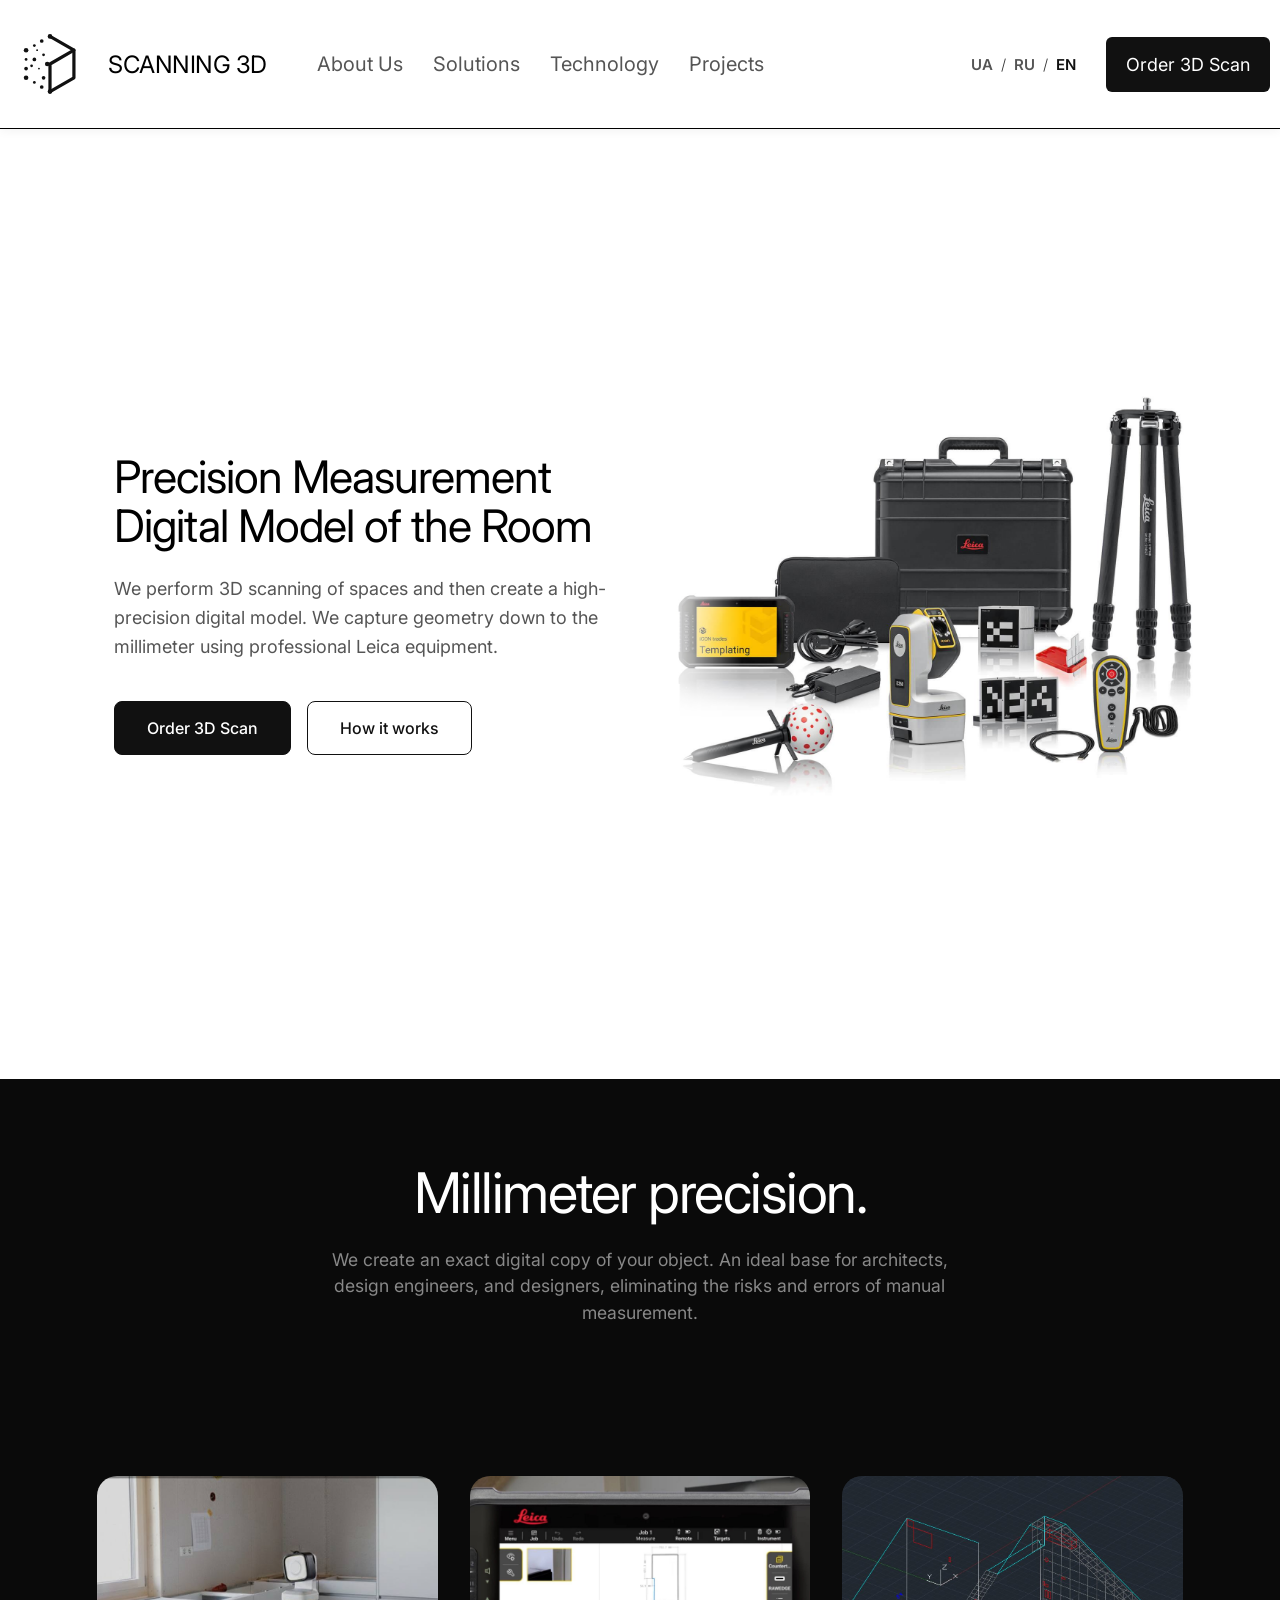
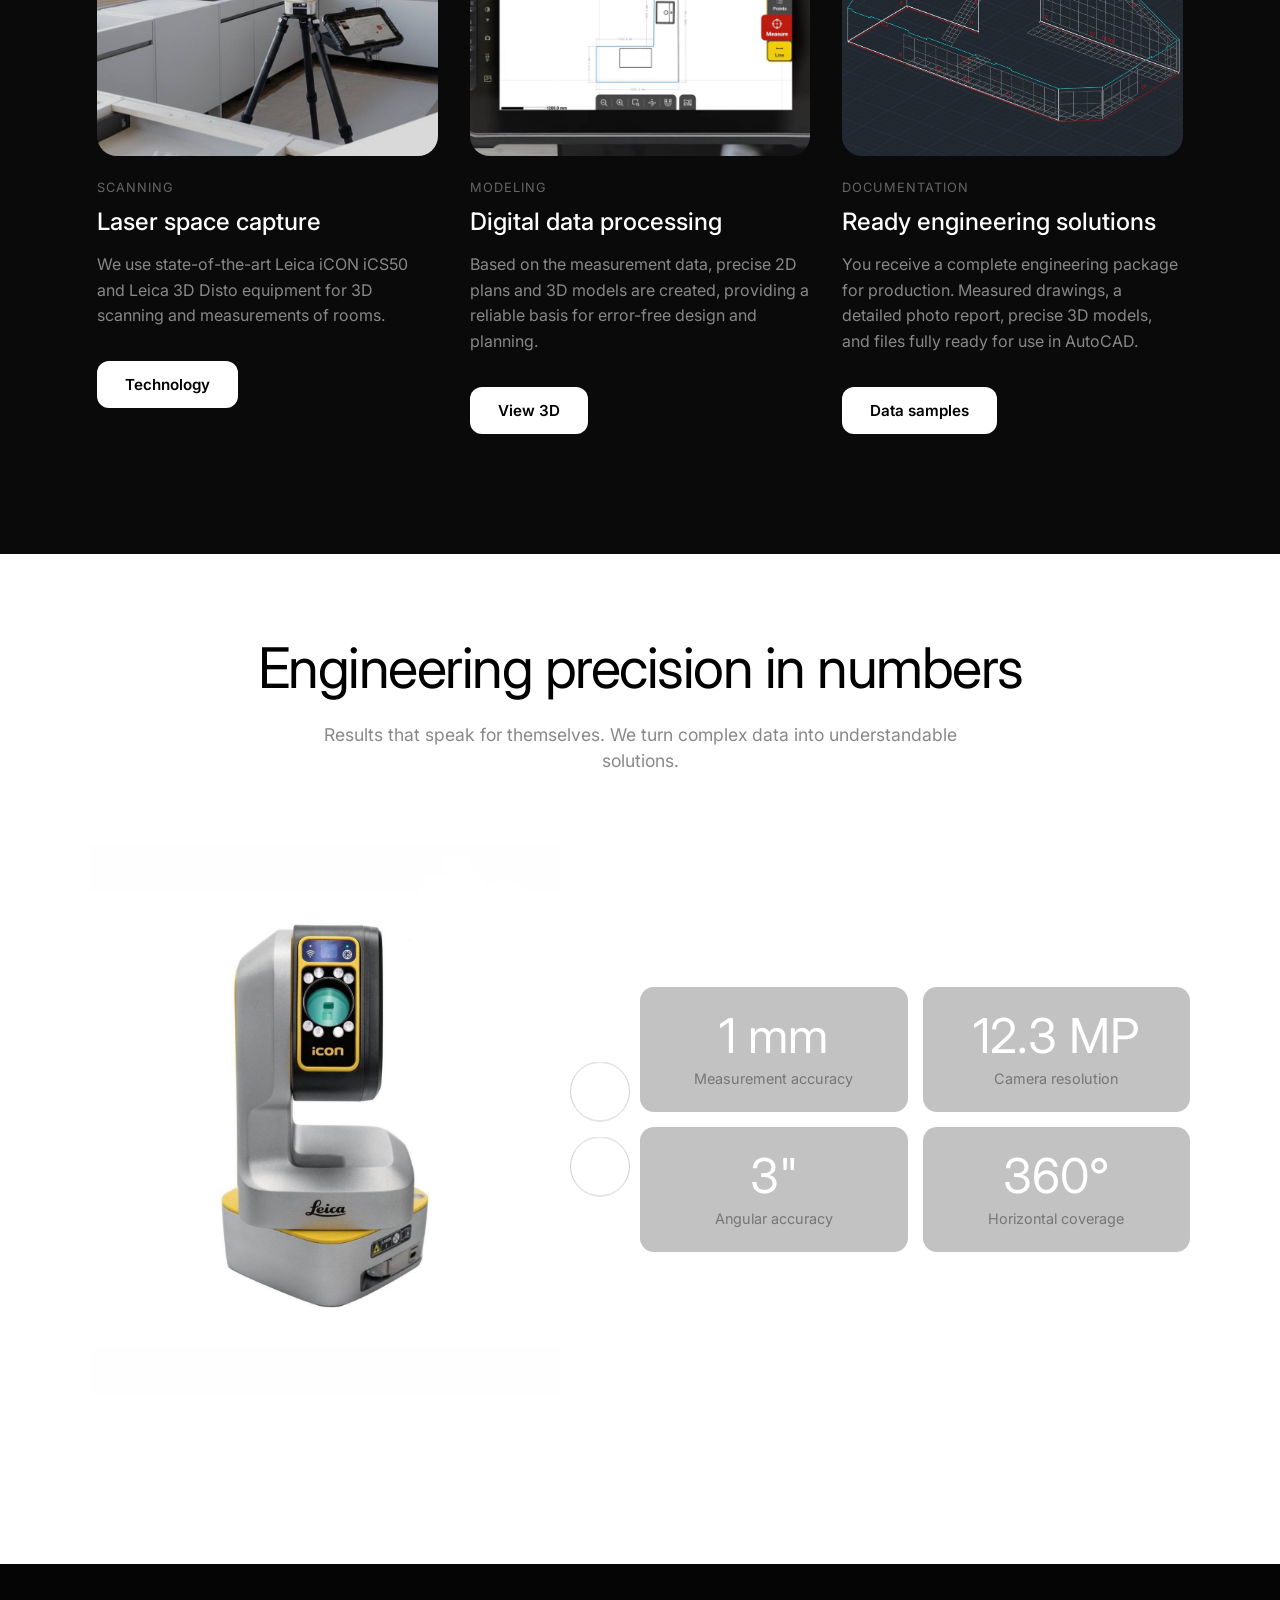
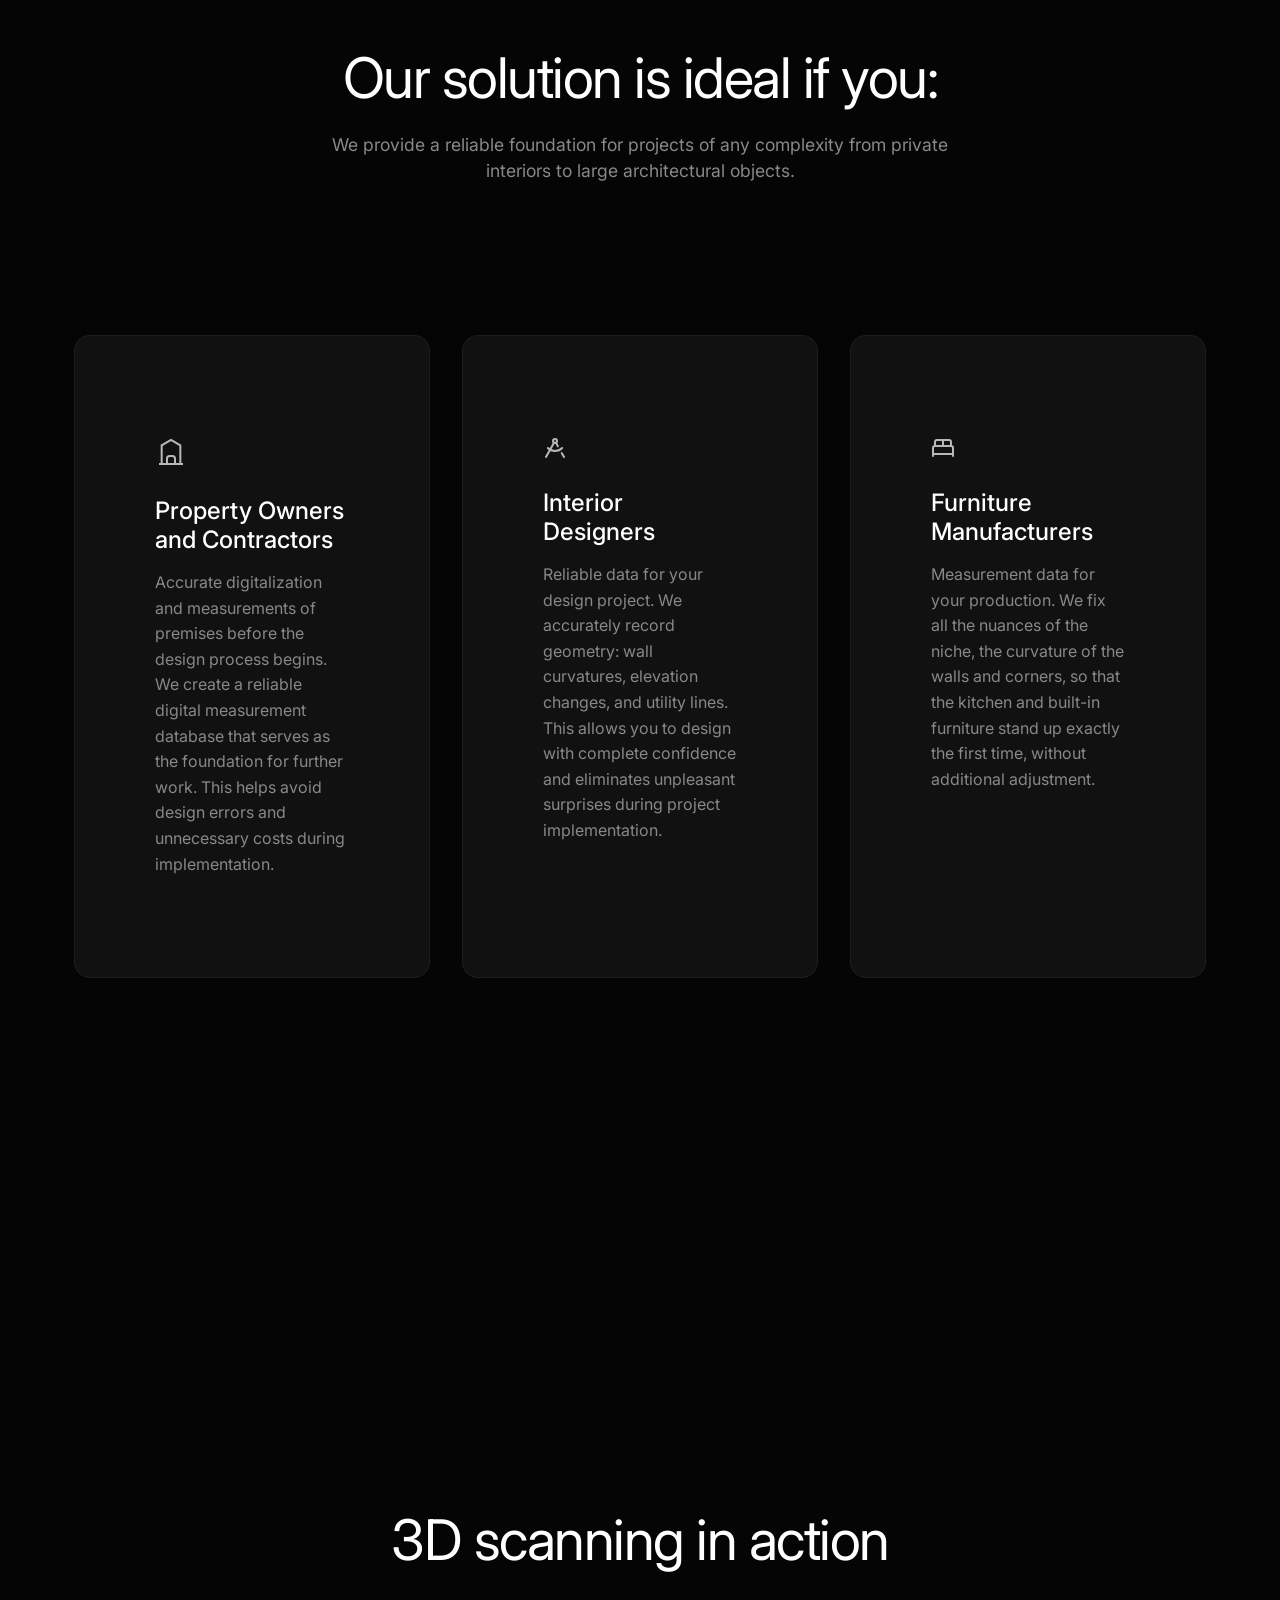
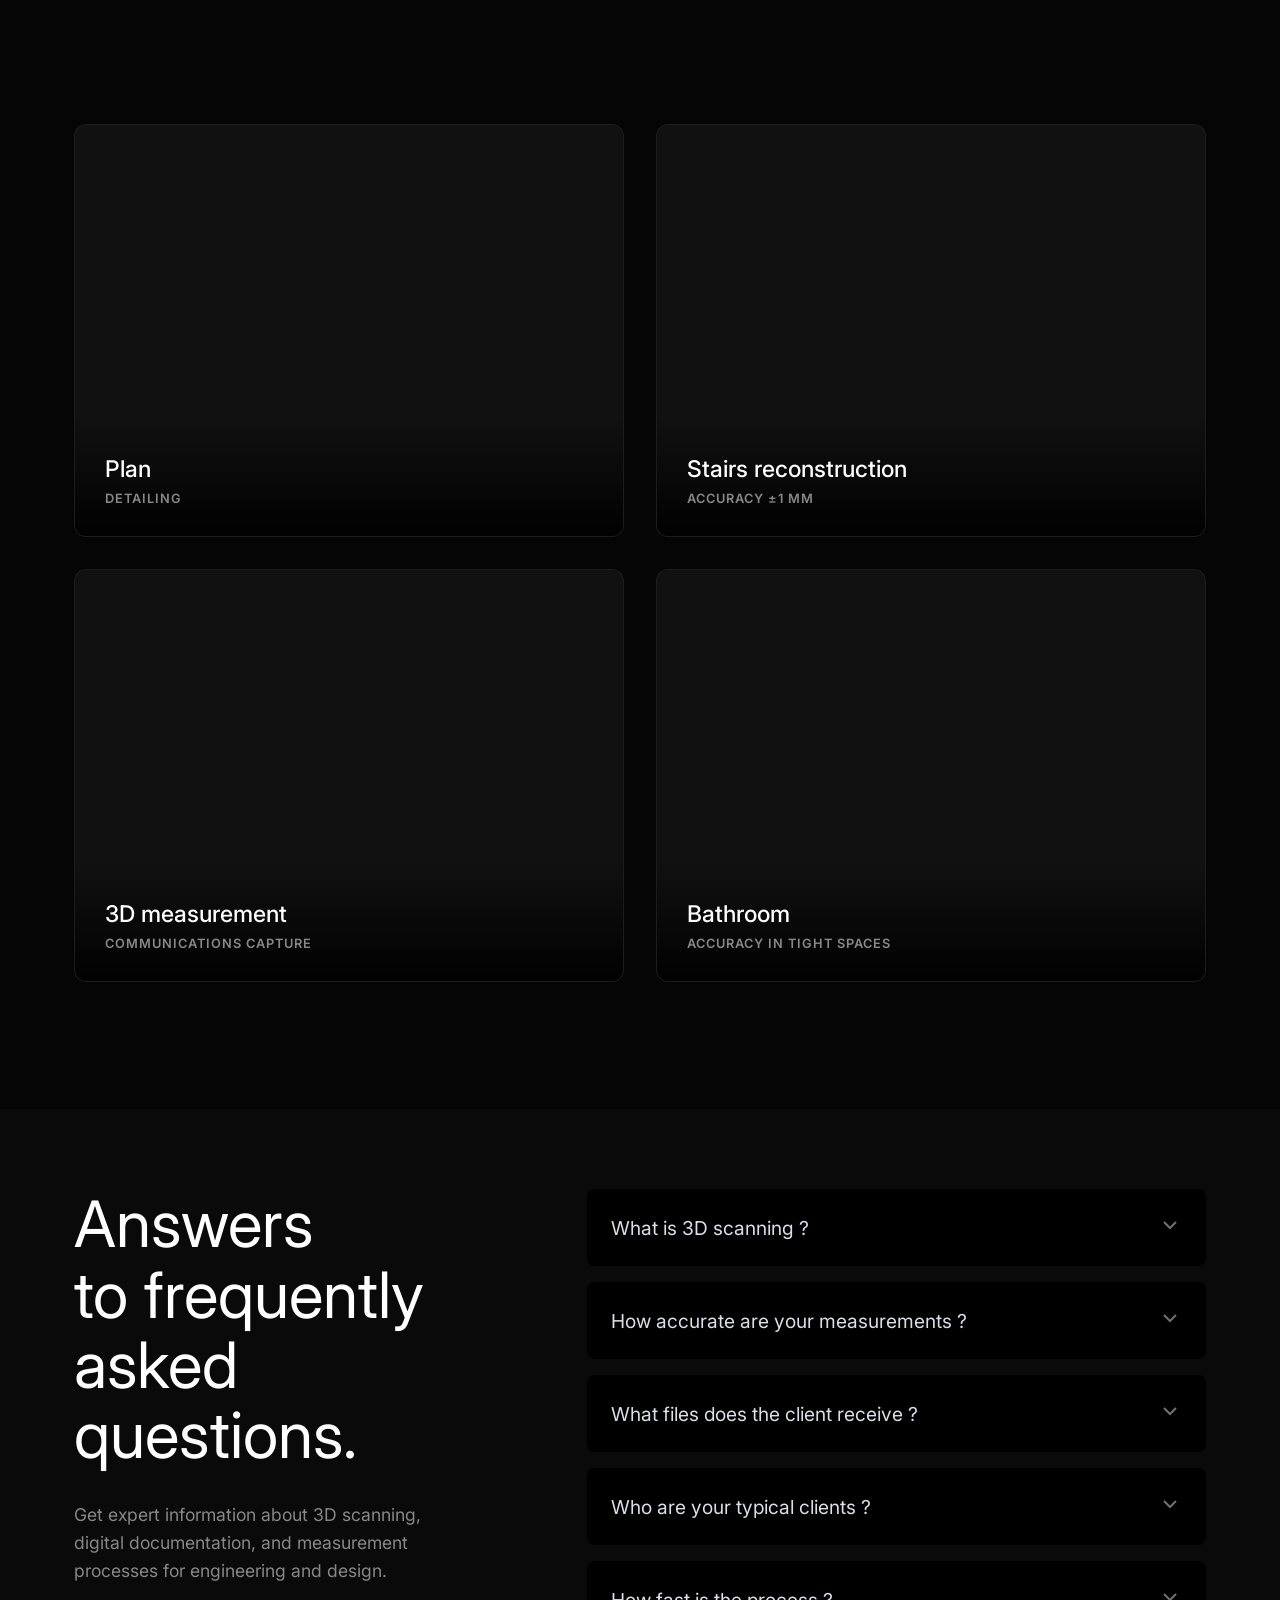
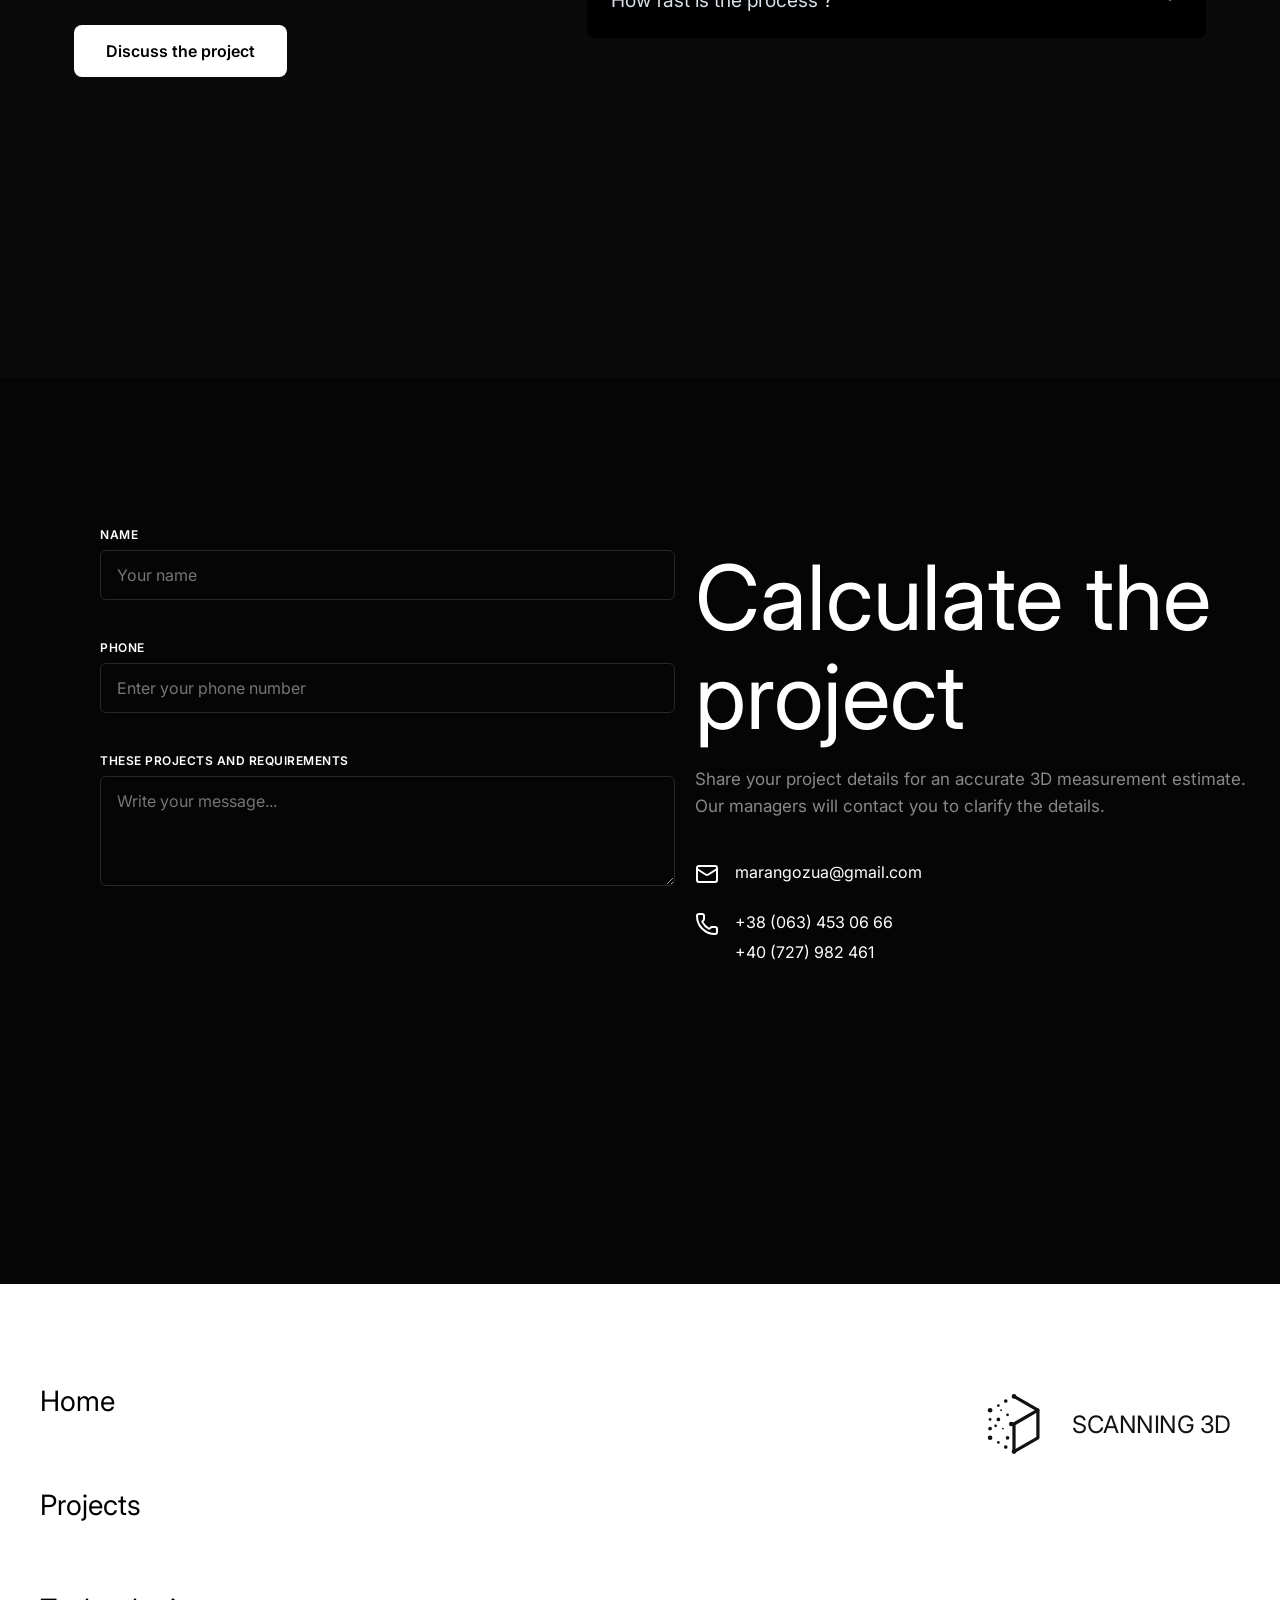
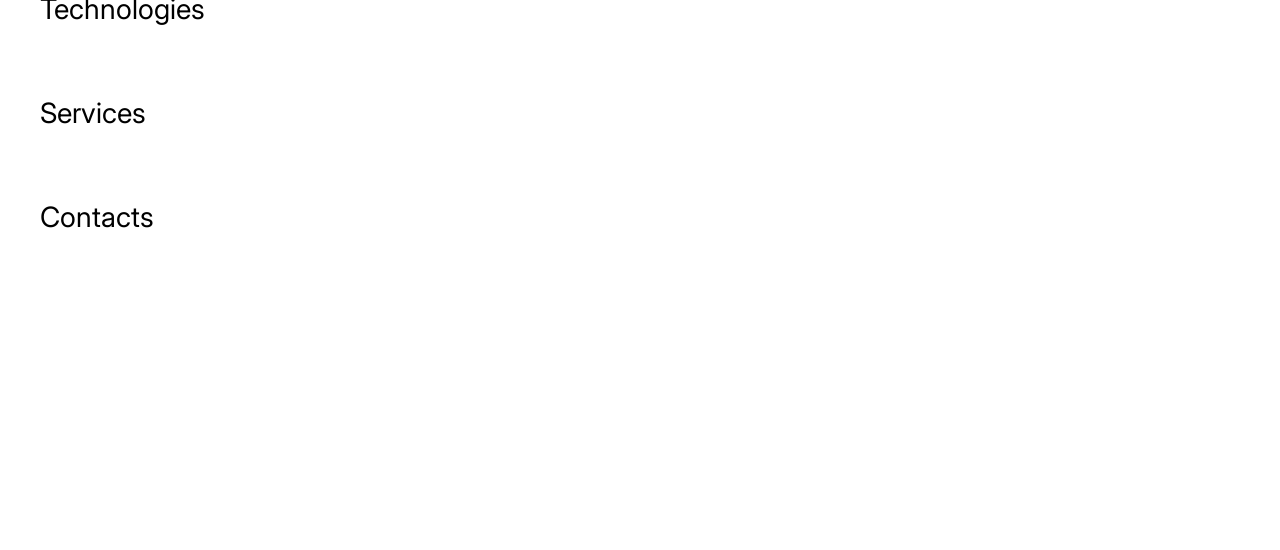
==== index-en.html @ caa5d5ff "First launch" ====
<!DOCTYPE html>
<html lang="en">
<head>
    <meta charset="UTF-8">
    <meta name="viewport" content="width=device-width, initial-scale=1.0">
    <title>Scanning 3D</title>
    
<meta name="description" content="High-precision 3D scanning. Millimeter accuracy with Leica equipment for architects, designers, and furniture makers.">
    <meta name="keywords" content="3D scanning, as-built drawings, Leica iCON, architecture, space measurement">

    <meta property="og:type" content="website">
    <meta property="og:url" content="https://scanning3d.net/"> 
    <meta property="og:title" content="SCANNING 3D | High-precision 3D scanning">
    <meta property="og:description" content="Precision measurements. Digital model of the room. We create an exact digital copy of your object for flawless planning and design.">
    <meta property="og:image" content="https://scanning3d.net/IMG/faviconsocial.jpg"> 
    
    <meta name="twitter:card" content="summary_large_image">
    <meta name="twitter:title" content="SCANNING 3D | High-precision 3D scanning">
    <meta name="twitter:description" content="Precision measurements. Digital model of the room. We create an exact digital copy of your object.">
    <meta name="twitter:image" content="https://scanning3d.net/IMG/faviconsocial.jpg">

    <link rel="icon" type="image/jpg" sizes="200x200" href="IMG/favicon.png">
    <link rel="apple-touch-icon" sizes="180x180" href="IMG/favicon.png">


    <link href="https://fonts.googleapis.com/css2?family=Inter:wght@300;400;500;600&display=swap" rel="stylesheet">
    <script src="https://kit.fontawesome.com/c53adf1cb9.js" crossorigin="anonymous"></script>
    <link rel="stylesheet" href="style.css">
</head>
<body>

    <header>
    <div class="container nav-wrapper">
        <a href="#" class="logo">
            <svg class="logo-img" viewBox="0 0 100 100" fill="none" xmlns="http://www.w3.org/2000/svg">
                <g transform="translate(50, 50) scale(1.15) translate(-50, -50)">
                    <path d="M50 20 L76 35 L76 65 L50 80" stroke="#111111" stroke-width="3.5" stroke-linecap="round" stroke-linejoin="round"/>
                    <path d="M50 80 L50 50 L76 35" stroke="#111111" stroke-width="3.5" stroke-linecap="round" stroke-linejoin="round"/>
                    <circle cx="50" cy="20" r="2.5" fill="#111111"/>
                    <circle cx="41" cy="25" r="2" fill="#111111"/>
                    <circle cx="33" cy="30" r="1.5" fill="#111111"/>
                    <circle cx="24" cy="35" r="2.5" fill="#111111"/>
                    <circle cx="24" cy="45" r="1.5" fill="#111111"/>
                    <circle cx="24" cy="55" r="2" fill="#111111"/>
                    <circle cx="24" cy="65" r="2.5" fill="#111111"/>
                    <circle cx="33" cy="70" r="1.5" fill="#111111"/>
                    <circle cx="41" cy="75" r="2" fill="#111111"/>
                    <circle cx="50" cy="80" r="2.5" fill="#111111"/>
                    <circle cx="43" cy="40" r="1.5" fill="#111111"/>
                    <circle cx="33" cy="45" r="2" fill="#111111"/>
                    <circle cx="38" cy="55" r="1" fill="#111111"/>
                    <circle cx="30" cy="52" r="1.5" fill="#111111"/>
                    <circle cx="43" cy="65" r="2" fill="#111111"/>
                    <circle cx="36" cy="35" r="1" fill="#111111"/>
                    <circle cx="47" cy="50" r="2.5" fill="#111111"/>
                </g>
            </svg>
            SCANNING 3D
        </a>

        <ul class="nav-links">
            <li><a href="#solutions">About Us</a></li>
            <li><a href="#technology">Solutions</a></li>
            <li><a href="#3d-disto">Technology</a></li>
            <li><a href="#projects">Projects</a></li>
        </ul>

        <div class="header-actions">
            
           <div class="lang-switcher">
    <a href="index.html" class="lang-btn">UA</a>
    <span class="lang-divider">/</span>
    <a href="index-ru.html" class="lang-btn">RU</a>
    <span class="lang-divider">/</span>
    <a href="index-en.html" class="lang-btn active">EN</a>
</div>

            <a href="#contact" class="btn-small">Order 3D Scan</a>

            <div class="burger" id="burger">
            <span></span>
            <span></span>
            <span></span>
          </div> 
       </div>
    </div>
</header>

    <section class="hero" id="hero">
        <div class="container hero-grid">
            
            <div class="hero-content">
                <h1>Precision Measurement
                <br>Digital Model of the Room
                </h1>
                <p>We perform 3D scanning of spaces and then create a high-precision digital model.
                We capture geometry down to the millimeter using professional Leica equipment.</p>
                
                <div class="btn-group">
                    <a href="#contact" class="btn btn-primary">Order 3D Scan</a>
                    <a href="#technology" class="btn btn-outline">How it works</a>
                </div>
            </div>

            <div class="hero-image-container">
                <img src="IMG/scan.jpg" alt="Modern interior" class="hero-image">
            </div>

        </div>
    </section>

    <section class="process-section" id="technology">
    <div class="container">
        <div class="section-header">
            <h2 class="title-main">Millimeter precision.</h2>
            <p class="subtitle-main">We create an exact digital copy of your object. An ideal base for architects, design engineers, and designers, eliminating the risks and errors of manual measurement.</p>
        </div>

        <div class="cards-grid">
    <div class="process-card">
        <div class="card-img-container">
            <img src="IMG/scan-thumb.jpg" alt="3D Scanning">
        </div>
        <div class="card-body">
            <span class="card-label">Scanning</span>
            <h3 class="card-title">Laser space capture</h3>
            <p class="card-description">We use state-of-the-art Leica iCON iCS50 and Leica 3D Disto equipment for 3D scanning and measurements of rooms.</p>
            <a href="https://youtu.be/WUUCK6jfWiI?si=ibUlVPW_SabFLaBU" class="card-btn" target="_blank">Technology</a>
        </div>
    </div>

    <div class="process-card">
        <div class="card-img-container">
            <img src="IMG/model-thumb.jpg" alt="3D Modeling">
        </div>
        <div class="card-body">
            <span class="card-label">Modeling</span>
            <h3 class="card-title">Digital data processing</h3>
            <p class="card-description">Based on the measurement data, precise 2D plans and 3D models are created, providing a reliable basis for error-free design and planning.</p>
           <a href="https://drive.google.com/file/d/1xNzk34oQStERUx-3xcH35RwsBFebBjPb/view?usp=drivesdk" class="card-btn" target="_blank">View 3D</a>
        </div>
    </div>

    <div class="process-card">
        <div class="card-img-container">
            <img src="IMG/3dmodel.jpg" alt="Result">
        </div>
        <div class="card-body">
            <span class="card-label">Documentation</span>
            <h3 class="card-title">Ready engineering solutions</h3>
            <p class="card-description">You receive a complete engineering package for production. Measured drawings, a detailed photo report, precise 3D models, and files fully ready for use in AutoCAD.</p>
            <a href="https://drive.google.com/drive/folders/18u69IVSZesEiMaU2SsLoDLZYsH9NkzDA" class="card-btn" target="_blank">Data samples</a>
        </div>
    </div>

</section>

<section class="stats-section" id="3d-disto">
    <div class="container">
        
        <div class="section-header" style="text-align: center; margin-bottom: 50px;">
            <h2 class="title-main">Engineering precision in numbers</h2>
            <p class="subtitle-main" style="margin: 0 auto;">Results that speak for themselves. We turn complex data into understandable solutions.</p>
        </div>

        <div class="stats-slider-track">
            
            <div class="center-arrows">
                <button class="arrow-btn prev-btn"><i class="fa-solid fa-chevron-left"></i></button>
                <button class="arrow-btn next-btn"><i class="fa-solid fa-chevron-right"></i></button>
            </div>

            <div class="stats-slide active">
                <div class="stats-container">
                    <div class="stats-image-box">
                        <img src="IMG/icon 50.jpg" alt="Laser scanning process">
                    </div>
                    <div class="stats-grid">
                        <div class="stat-card">
                            <div class="stat-number">1 mm</div>
                            <div class="stat-label">Measurement accuracy</div>
                        </div>
                        <div class="stat-card">
                            <div class="stat-number">12.3 MP</div>
                            <div class="stat-label">Camera resolution</div>
                        </div>
                        <div class="stat-card">
                            <div class="stat-number">3"</div>
                            <div class="stat-label">Angular accuracy</div>
                        </div>
                        <div class="stat-card">
                            <div class="stat-number">360°</div>
                            <div class="stat-label">Horizontal coverage</div>
                        </div>
                    </div>
                </div>
            </div>

            <div class="stats-slide">
                <div class="stats-container">
                    <div class="stats-image-box">
                        <img src="IMG/leica-3d-disto.jpg" alt="Leica 3D Disto">
                    </div>
                    <div class="stats-grid">
                        <div class="stat-card">
                            <div class="stat-number">1 mm</div>
                            <div class="stat-label">Accuracy at 10 meters</div>
                        </div>
                        <div class="stat-card">
                            <div class="stat-number">50 m</div>
                            <div class="stat-label">Working range</div>
                        </div>
                        <div class="stat-card">
                            <div class="stat-number">Wi-Fi</div>
                            <div class="stat-label">Wireless control</div>
                        </div>
                        <div class="stat-card">
                            <div class="stat-number">8x</div>
                            <div class="stat-label">Digital viewfinder</div>
                        </div>
                    </div>
                </div>
            </div>

        </div>
    </div>
</section>

<section class="target-section" id="clients">
    <div class="container">
        
        <div class="section-header reveal-left">
            <h2 class="title-main">Our solution is ideal if you:</h2>
            <p class="subtitle-main">We provide a reliable foundation for projects of any complexity from private interiors to large architectural objects.</p>
        </div>

       <div class="target-grid">
            
            <div class="target-card reveal-scale" style="transition-delay: 0.1s;">
                <div class="target-bg-reveal">
                    <img src="IMG/repair.jpeg" alt="Renovation">
                    <div class="bg-overlay"></div> </div>

                <div class="target-content">
                    <div class="target-icon">
                        <svg width="32" height="32" viewBox="0 0 24 24" fill="none" stroke="currentColor" stroke-width="1.5">
                            <path d="M3 21h18M5 21V7l7-4 7 4v14M9 21v-4a2 2 0 0 1 2-2h2a2 2 0 0 1 2 2v4"/>
                        </svg>
                    </div>
                    <h3 class="target-title">Property Owners and Contractors</h3>
                    <p class="target-text">Accurate digitalization and measurements of premises before the design process begins. We create a reliable digital measurement database that serves as the foundation for further work. This helps avoid design errors and unnecessary costs during implementation.</p>
                </div>
            </div>

            <div class="target-card reveal-scale" style="transition-delay: 0.3s;">
                <div class="target-bg-reveal">
                    <img src="https://images.unsplash.com/photo-1600210492486-724fe5c67fb0?q=80&w=1974&auto=format&fit=crop" alt="Interior design">
                    <div class="bg-overlay"></div>
                </div>

                <div class="target-content">
                    <div class="target-icon">
                       <svg xmlns="http://www.w3.org/2000/svg" width="24" height="24" viewBox="0 0 24 24" fill="none" stroke="currentColor" stroke-width="2" stroke-linecap="round" stroke-linejoin="round" class="lucide lucide-drafting-compass-icon lucide-drafting-compass">
                        <path d="m12.99 6.74 1.93 3.44"/><path d="M19.136 12a10 10 0 0 1-14.271 0"/>
                        <path d="m21 21-2.16-3.84"/><path d="m3 21 8.02-14.26"/><circle cx="12" cy="5" r="2"/>
                    </svg>
                    </div>
                    <h3 class="target-title">Interior Designers</h3>
                    <p class="target-text">Reliable data for your design project. We accurately record geometry: wall curvatures, elevation changes, and utility lines. This allows you to design with complete confidence and eliminates unpleasant surprises during project implementation.</p>
              </div>
            </div>

            <div class="target-card reveal-scale" style="transition-delay: 0.5s;">
                <div class="target-bg-reveal">
                    <img src="IMG/build-thumb.jpg" alt="Custom furniture">
                    <div class="bg-overlay"></div>
                </div>

                <div class="target-content">
                    <div class="target-icon">
                        <svg xmlns="http://www.w3.org/2000/svg" width="24" height="24" viewBox="0 0 24 24" fill="none" stroke="currentColor" stroke-width="2" stroke-linecap="round" stroke-linejoin="round" class="lucide lucide-bed-double-icon lucide-bed-double">
                            <path d="M2 20v-8a2 2 0 0 1 2-2h16a2 2 0 0 1 2 2v8"/>
                            <path d="M4 10V6a2 2 0 0 1 2-2h12a2 2 0 0 1 2 2v4"/><path d="M12 4v6"/><path d="M2 18h20"/>
                        </svg>
                    </div>
                    <h3 class="target-title">Furniture Manufacturers</h3>
                    <p class="target-text">Measurement data for your production. We fix all the nuances of the niche, the curvature of the walls and corners, so that the kitchen and built-in furniture stand up exactly the first time, without additional adjustment.</p>
              </div>
            </div>

        </div>
</section>

<section class="projects-section" id="projects">
  <div class="container">
    
    <div class="section-header reveal-left">
        <h2 class="title-main">3D scanning in action</h2>
    </div>

    <div class="projects-grid">

      <div class="project-card reveal-scale" style="transition-delay: 0.1s;">
        <video autoplay muted loop playsinline>
          <source src="IMG/video-1.mp4" type="video/mp4">
        </video>
        <div class="project-overlay">
          <h3>Plan</h3>
          <p>Detailing</p>
        </div>
      </div>

      <div class="project-card reveal-scale" style="transition-delay: 0.2s;">
        <video autoplay muted loop playsinline>
          <source src="IMG/video-2.mp4" type="video/mp4">
        </video>
        <div class="project-overlay">
          <h3>Stairs reconstruction</h3>
          <p>Accuracy ±1 mm</p>
        </div>
      </div>

      <div class="project-card reveal-scale" style="transition-delay: 0.3s;">
        <video autoplay muted loop playsinline>
          <source src="IMG/video-3.mp4" type="video/mp4">
        </video>
        <div class="project-overlay">
          <h3>3D measurement</h3>
          <p>Communications capture</p>
        </div>
      </div>

      <div class="project-card reveal-scale" style="transition-delay: 0.4s;">
        <video autoplay muted loop playsinline>
          <source src="IMG/video-4.mp4" type="video/mp4">
        </video>
        <div class="project-overlay">
          <h3>Bathroom</h3>
          <p>Accuracy in tight spaces</p>
        </div>
      </div>
</section>

<section class="faq-section" id="solutions">
    <div class="container faq-container">
        
        <div class="faq-content">
            <div class="faq-text-group">
                <h2 class="faq-title">Answers<br>to frequently<br>asked questions.</h2>
                <p class="faq-description">
                    Get expert information about 3D scanning, digital documentation, and measurement processes for engineering and design.
                </p>
            </div>
            <a href="#contact" class="btn-blue faq-btn">Discuss the project</a>
        </div>

        <div class="faq-list">
            
            <div class="faq-item">
                <div class="faq-question">
                    What is 3D scanning ?
                    <span class="faq-icon">
                        <svg width="24" height="24" viewBox="0 0 24 24" fill="none" stroke="currentColor" stroke-width="2">
                            <path d="M6 9L12 15L18 9"/>
                        </svg>
                    </span>
                </div>
                <div class="faq-answer-wrapper">
                    <div class="faq-answer">
                        <p>3D scanning is a non-contact technology that captures the shape of physical objects using a laser. It creates precise digital copies of any room or building.</p>
                    </div>
                </div>
            </div>

            <div class="faq-item">
                <div class="faq-question">
                    How accurate are your measurements ?
                    <span class="faq-icon">
                        <svg width="24" height="24" viewBox="0 0 24 24" fill="none" stroke="currentColor" stroke-width="2">
                            <path d="M6 9L12 15L18 9"/>
                        </svg>
                    </span>
                </div>
                <div class="faq-answer-wrapper">
                    <div class="faq-answer">
                        <p>We use professional Leica measuring instruments that provide accuracy within 1 mm. This significantly exceeds the accuracy of manual measurements with a tape measure.</p>
                    </div>
                </div>
            </div>

            <div class="faq-item">
                <div class="faq-question">
                    What files does the client receive ?
                    <span class="faq-icon">
                        <svg width="24" height="24" viewBox="0 0 24 24" fill="none" stroke="currentColor" stroke-width="2">
                            <path d="M6 9L12 15L18 9"/>
                        </svg>
                    </span>
                </div>
                <div class="faq-answer-wrapper">
                    <div class="faq-answer">
                        <p>The client receives measured drawings and digital models in .DWG, .DXF, and if necessary .PDF formats, as well as a detailed photo report of the site. All files are fully compatible with AutoCAD.</p>
                    </div>
                </div>
            </div>

            <div class="faq-item">
                <div class="faq-question">
                    Who are your typical clients ?
                    <span class="faq-icon">
                        <svg width="24" height="24" viewBox="0 0 24 24" fill="none" stroke="currentColor" stroke-width="2">
                            <path d="M6 9L12 15L18 9"/>
                        </svg>
                    </span>
                </div>
                <div class="faq-answer-wrapper">
                    <div class="faq-answer">
                        <p>We work primarily with interior designers, design engineers, and furniture manufacturers who require detailed measurements and scanning of spaces.</p>
                    </div>
                </div>
            </div>

            <div class="faq-item">
                <div class="faq-question">
                    How fast is the process ?
                    <span class="faq-icon">
                        <svg width="24" height="24" viewBox="0 0 24 24" fill="none" stroke="currentColor" stroke-width="2">
                            <path d="M6 9L12 15L18 9"/>
                        </svg>
                    </span>
                </div>
                <div class="faq-answer-wrapper">
                    <div class="faq-answer">
                    <p>Every project is unique. Deadlines are tailored individually based on complexity and scale. We value your time and guarantee a balance: speed, accuracy, and no compromises.</p>
                    </div>
                </div>
            </div>

        </div>
    </div>
</section>

<section class="quote-section" id="contact">
    <div class="container quote-container">
        
        <div class="quote-form-wrapper"> <form class="quote-form" id="tg-form">
                
                <div class="form-group form-anim-item">
                    <label>NAME</label>
                    <input type="text" name="name" placeholder="Your name" required>
                </div>
                
                <div class="form-group form-anim-item">
                    <label>PHONE</label>
                    <input type="tel" name="phone" placeholder="Enter your phone number" required>
                </div>
                
                <div class="form-group form-anim-item">
                    <label>THESE PROJECTS AND REQUIREMENTS</label>
                    <textarea name="project" rows="4" placeholder="Write your message..."></textarea>
                </div>
                
                <button type="submit" id="submit-btn" class="btn-blue submit-btn form-anim-item" disabled>Send</button>
            </form>
        </div>

        <div class="quote-text reveal-right">
            <h2 class="quote-title">Calculate the project</h2>
            <p class="quote-description">
                Share your project details for an accurate 3D measurement estimate. Our managers will contact you to clarify the details.
            </p>
            
            <div class="quote-contacts" id="animated-contacts">
                <div class="contact-item">
                    <svg xmlns="http://www.w3.org/2000/svg" width="24" height="24" viewBox="0 0 24 24" fill="none" stroke="currentColor" stroke-width="2" stroke-linecap="round" stroke-linejoin="round" class="lucide lucide-mail-icon lucide-mail">
                        <path d="m22 7-8.991 5.727a2 2 0 0 1-2.009 0L2 7"/><rect x="2" y="4" width="20" height="16" rx="2"/>
                    </svg>
                    <a href="mailto:marangozua@gmail.com">marangozua@gmail.com</a>
                </div>
                
                <div class="contact-item cascade-item phone-1">
                    <svg xmlns="http://www.w3.org/2000/svg" width="24" height="24" viewBox="0 0 24 24" fill="none" stroke="currentColor" stroke-width="2" stroke-linecap="round" stroke-linejoin="round" class="lucide lucide-phone-icon lucide-phone">
                        <path d="M13.832 16.568a1 1 0 0 0 1.213-.303l.355-.465A2 2 0 0 1 17 15h3a2 2 0 0 1 2 2v3a2 2 0 0 1-2 2A18 18 0 0 1 2 4a2 2 0 0 1 2-2h3a2 2 0 0 1 2 2v3a2 2 0 0 1-.8 1.6l-.468.351a1 1 0 0 0-.292 1.233 14 14 0 0 0 6.392 6.384"/>
                    </svg>
                    <a href="tel:+380634530666">+38 (063) 453 06 66</a>
                </div>
                
                <div class="contact-item cascade-item phone-2">
                    <div style="width: 24px; height: 24px; flex-shrink: 0;"></div>
                    <a href="tel:+40727982461">+40 (727) 982 461</a>
                </div>
            </div>
        </div>

    </div>
</section>

<footer class="light-footer">
    <div class="container footer-bounded">

        <div class="footer-top">
            <div class="footer-nav">
                <a href="#hero" class="footer-anim-item">Home</a>
                <a href="#projects" class="footer-anim-item">Projects</a>
                <a href="#3d-disto" class="footer-anim-item">Technologies</a>
                <a href="#technology" class="footer-anim-item">Services</a>
                <a href="#contact" class="footer-anim-item">Contacts</a>
            </div>

            <div class="footer-brand footer-anim-item">
                <a href="#" class="logo">
                <svg class="logo-img" viewBox="0 0 100 100" fill="none" xmlns="http://www.w3.org/2000/svg">
                    <g transform="translate(50, 50) scale(1.15) translate(-50, -50)">
                        <path d="M50 20 L76 35 L76 65 L50 80" stroke="#111111" stroke-width="3.5" stroke-linecap="round" stroke-linejoin="round"/>
                        <path d="M50 80 L50 50 L76 35" stroke="#111111" stroke-width="3.5" stroke-linecap="round" stroke-linejoin="round"/>
                        
                        <circle cx="50" cy="20" r="2.5" fill="#111111"/>
                        <circle cx="41" cy="25" r="2" fill="#111111"/>
                        <circle cx="33" cy="30" r="1.5" fill="#111111"/>
                        <circle cx="24" cy="35" r="2.5" fill="#111111"/>
                        <circle cx="24" cy="45" r="1.5" fill="#111111"/>
                        <circle cx="24" cy="55" r="2" fill="#111111"/>
                        <circle cx="24" cy="65" r="2.5" fill="#111111"/>
                        <circle cx="33" cy="70" r="1.5" fill="#111111"/>
                        <circle cx="41" cy="75" r="2" fill="#111111"/>
                        <circle cx="50" cy="80" r="2.5" fill="#111111"/>
                        
                        <circle cx="43" cy="40" r="1.5" fill="#111111"/>
                        <circle cx="33" cy="45" r="2" fill="#111111"/>
                        <circle cx="38" cy="55" r="1" fill="#111111"/>
                        <circle cx="30" cy="52" r="1.5" fill="#111111"/>
                        <circle cx="43" cy="65" r="2" fill="#111111"/>
                        <circle cx="36" cy="35" r="1" fill="#111111"/>
                        <circle cx="47" cy="50" r="2.5" fill="#111111"/>
                    </g>
                </svg>
                SCANNING 3D
            </a>
            </div>
        </div>

<div class="footer-middle footer-anim-item">
            <div class="social-icons">
                <a href="https://www.facebook.com/profile.php?id=61587670971282" target="_blank" aria-label="Facebook"><i class="fa-brands fa-facebook-f fa-lg"></i></a>
                <a href="https://www.instagram.com/scanning_3d/" target="_blank" aria-label="Instagram"><i class="fa-brands fa-instagram fa-xl"></i></a>
                <a href="https://wa.me/40727982461" target="_blank" aria-label="WhatsApp">
                <i class="fa-brands fa-whatsapp fa-xl"></i>
                </a>                
                <a href="https://t.me/Valenti_x" target="_blank" aria-label="Telegram">
                <i class="fa-brands fa-telegram fa-xl"></i>
                </a>            
</div>

            </div>
        </div>

        <div class="footer-divider footer-anim-item"></div>

        <div class="footer-bottom footer-anim-item">
            <div class="copyright"> SCANNING 3D 2026 © All rights reserved</div>
        </div>

    </div>
</footer>

<script src="script.js"></script>

</body>
</html>
---- style.css ----
:root {
    --bg-color: #ffffff;
    --text-main: #111111;
    --text-gray: #555555;
    --btn-bg: #111111;
    --btn-text: #ffffff;
    --border-color: #111111;
}


* {
    margin: 0;
    padding: 0;
    box-sizing: border-box;
}

body {
    font-family: 'Inter', sans-serif;
    background-color: var(--bg-color);
    color: var(--text-white);
    min-height: 100vh;
    display: flex;
    flex-direction: column;
}

.container {
    max-width: 90%;
    margin: 0 auto;
    padding: 0 10px;
    width: 100%;
}

html {
    scroll-behavior: smooth;
    scroll-padding-top: 50px; 
}

header {
    padding: 24px 0;
    border-bottom: 1px solid #000000;
    box-shadow: 0 2px 10px rgba(0, 0, 0, 0.05);
    animation: slideDown 1s ease-out 2s forwards;
    opacity: 0;
}

.nav-wrapper {
    display: flex;
    align-items: center;
}

.logo {
    display: flex;
    align-items: center;
    gap: 6px;
    font-weight: 400;
    font-size: 24px;
    text-decoration: none;
    color: var(--text-white);
    letter-spacing: -0.5px;
    margin-right: 10px;
    margin-left: 220px;
}

.logo-img {
    height: 80px;
    width: auto;
    display: block;
    margin-right: 12px;
}


.nav-links {
    display: flex;
    gap: 30px;
    list-style: none;
    margin-left: 40px;
    margin-right: auto;
}

.nav-links a {
    text-decoration: none;
    color: var(--text-gray);
    font-size: 20px;
    font-weight: 400;
    transition: color 0.2s ease;
}

.nav-links a:hover {
    color: var(--text-white);
}

.btn-small {
    background-color: var(--btn-bg);
    color: var(--btn-text);
    padding: 17px 20px;
    margin-right: 200px;
    border-radius: 6px;
    text-decoration: none;
    font-size: 18px;
    font-weight: 400;
    transition: opacity 0.2s;
}

.btn-small:hover {
    opacity: 0.9;
}



.lang-switcher {
    display: flex;
    align-items: center;
    gap: 8px;
    font-family: 'Inter', sans-serif;
    font-size: 15px;
    font-weight: 600;
    margin-left: 20px;
}

.lang-btn {
    color: #555555;
    text-decoration: none;
    transition: color 0.3s ease;
    cursor: pointer;
}

.lang-btn:hover {
    color: #111111;
}

.lang-btn.active {
    color: #111111;
    pointer-events: none;
}

.lang-divider {
    color: #333;
    font-weight: 300;
}



.nav-wrapper {
    justify-content: space-between;
    max-width: 1800px;
    margin: 0 auto;
}

.logo { margin-left: 0;
}

.btn-small {
    margin-right: 0;
}

.header-actions {
    display: flex;
    align-items: center;
    gap: 30px;
}

.burger {
    display: none;
    flex-direction: column;
    gap: 6px;
    cursor: pointer;
    z-index: 1001;
    padding: 10px;
}

.burger span {
    display: block;
    width: 28px;
    height: 2px;
    background-color: #111;
    transition: all 0.3s cubic-bezier(0.4, 0, 0.2, 1);
}


.burger.active span:nth-child(1) { transform: translateY(8px) rotate(45deg); }
.burger.active span:nth-child(2) { opacity: 0; }
.burger.active span:nth-child(3) { transform: translateY(-8px) rotate(-45deg); }

.hero {
    flex-grow: 1;
    display: flex;
    align-items: center;
    padding: 200px 0;
}

.hero-grid {
    display: grid;
    grid-template-columns: 0.9fr 1.3fr; 
    gap: 120px; 
    align-items: center;
    width: 100%;
}

.hero-content h1 {
    font-size: clamp(42px, 5.5vw, 76px);
    font-weight: 400;
    line-height: 1.1;
    letter-spacing: -1px;
    margin-bottom: 24px;
    margin-left: 170px; 
    margin-right: -50px; 
    max-width: max-content;
    white-space: nowrap;  
    z-index: 10;
    position: relative;
    animation: slideInLeft 2s ease-out 0.4s forwards;
    opacity: 0;
}

.hero-content p {
    color: var(--text-gray);
    font-size: 18px;
    line-height: 1.6;
    margin-bottom: 40px;
    margin-left: 170px;
    animation: slideInRight 2s ease-out 0.8s forwards;
    opacity: 0;
}

.btn-group {
    display: flex;
    gap: 16px;
    opacity: 0;
    animation: fadeInUp 0.8s ease-out 4s forwards; 
}

.btn {
    padding: 16px 32px;
    border-radius: 8px;
    text-decoration: none;
    font-size: 16px;
    font-weight: 500;
    display: inline-block;
    cursor: pointer;
    transition: transform 0.3s ease, opacity 0.3s ease, border-color 0.3s ease;
}

.btn-primary {
    margin-left: 170px;
    background-color: var(--btn-bg);
    color: var(--btn-text);
    border: 1px solid var(--btn-bg);
}

.btn-primary:hover {
    transform: translateY(-4px);
    opacity: 0.7;
}

.btn-primary:active {
    transform: translateY(-1px);
}

.btn-outline {
    background: transparent;
    color: var(--text-main);
    border: 1px solid var(--border-color); 
    box-shadow: 0 0 0 0 var(--border-color); 
    transition: box-shadow 0.3s ease, transform 0.3s ease;
}

.btn-outline:hover {
    box-shadow: 0 0 0 1px var(--border-color); 
}

.btn-outline:active {
    transform: scale(0.98);
}

.hero-image-container {
    position: relative;
    width: 100%;
    max-width: 1000px;
    height: 900px;
    border-radius: 12px;
    overflow: hidden;
    z-index: 1;
}

.hero-image {
    width: 100%;
    height: 100%;
    object-fit: cover;
    -webkit-mask-image: linear-gradient(to right, transparent 0%, black 15%);
    mask-image: linear-gradient(to right, transparent 0%, black 15%);
    animation: fadeIn 1s ease-out 3s forwards;
    opacity: 0;
}


.process-section {
    background-color: #0a0a0a;
    color: #ffffff;
    padding: 80px 350px 350px;
}

.section-header {
    text-align: center;
    margin-bottom: 150px;
}

.title-main {
    font-size: 3.5rem;
    font-weight: 400;
    margin-bottom: 20px;
    letter-spacing: -1.5px;
}

.subtitle-main {
    color: #888;
    font-size: 1.1rem;
    max-width: 650px;
    margin: 0 auto;
    line-height: 1.5;
}

.cards-grid {
    display: grid;
    grid-template-columns: repeat(3, 1fr);
    gap: 32px;
}

.process-card {
    opacity: 0;
    transform: translateY(30px);
    transition: opacity 0.8s ease, transform 0.8s ease;
}

.process-card.visible {
    opacity: 1;
    transform: translateY(0);
}

.process-card .card-img-container,
.process-card .card-body > *:not(.card-btn),
.process-card .card-btn {
    opacity: 0;
    transform: translateY(20px);
    transition: opacity 0.8s ease, transform 0.8s ease;
}

.process-card.visible .card-img-container {
    opacity: 1;
    transform: translateY(0);
}

.process-card.visible .card-body > *:not(.card-btn) {
    opacity: 1;
    transform: translateY(0);
    transition-delay: 0.2s;
}

.process-card.visible .card-btn {
    opacity: 1;
    transform: translateY(0);
    transition-delay: 0.4s;
}

.card-img-container {
    width: 100%;
    height: 280px;
    border-radius: 20px;
    overflow: hidden;
    margin-bottom: 24px;
    background-color: #1a1a1a;
}

.card-img-container img {
    width: 100%;
    height: 100%;
    object-fit: cover;
    transition: transform 0.5s ease;
}

.process-card:hover .card-img-container img {
    transform: scale(1.05);
}

.card-body {
    display: flex;
    flex-direction: column;
    align-items: flex-start;
}

.card-label {
    font-size: 0.8rem;
    color: #666;
    text-transform: uppercase;
    letter-spacing: 1px;
    margin-bottom: 12px;
}

.card-title {
    font-size: 1.5rem;
    font-weight: 500;
    margin-bottom: 16px;
    color: #fff;
}

.card-description {
    font-size: 1rem;
    color: #888;
    line-height: 1.6;
    margin-bottom: 32px;
    min-height: 75px;
}

.card-btn {
    display: inline-block;
    background-color: #ffffff;
    color: #000000;
    padding: 14px 28px;
    border-radius: 12px;
    text-decoration: none;
    font-size: 0.95rem;
    font-weight: 600;
    transition: background-color 0.3s ease, transform 0.2s ease, opacity 0.3s ease !important;
}

.card-btn:hover {
    transform: translateY(-4px) !important;
    opacity: 0.7 !important;
    background-color: #ffffff !important;
}

.card-btn:active {
    transform: translateY(-1px) !important;
}




.stats-section {
    background-color: #ffffff;
    padding: 80px 0 130px;
    color: #000000;
    overflow: hidden;
}

.stats-container {
    display: flex;
    align-items: center;
    justify-content: center;
    margin: 0 auto;
    padding: 20px 0;
}

.stats-slider-track {
    position: relative;
    display: grid;
    grid-template-areas: "slide";
    padding-bottom: 20px;
}

.stats-slide {
    grid-area: slide;
    opacity: 0;
    pointer-events: none;
    z-index: 1;
    transition: opacity 0.5s ease;
}

.stats-slide.active {
    opacity: 1;
    pointer-events: all;
    z-index: 2;
}

.center-arrows {
    position: absolute;
    left: 50%;
    top: 50%;
    transform: translate(-50%, -50%);
    margin-left: -50px;
    display: flex;
    flex-direction: column;
    gap: 15px;
    z-index: 10;
}

.arrow-btn {
    width: 60px;
    height: 60px;
    border-radius: 50%;
    border: 1px solid #ccc;
    background: rgba(255,255,255,0.8);
    color: #111;
    font-size: 20px;
    cursor: pointer; 
    display: flex;
    align-items: center;
    justify-content: center;
    backdrop-filter: blur(5px);
    transition: all 0.2s ease-in-out;
}



.stats-image-box {
    width: 1200px; 
    height: 1000px;
    border-radius: 20px;
    padding-right: 170px;
    z-index: 1;
}

.stats-image-box img {
    width: 100%;
    height: 100%; 
    object-fit: cover;
}

.stats-grid {
    display: grid;
    grid-template-columns: 1fr 1fr;
    gap: 17px;
    width: 790px;
    margin-left: -70px; 
    z-index: 2;
    position: relative;
}

.stat-card {
    background: #c2c2c2;
    padding: 40px;
    border-radius: 14px;
    text-align: center;
    cursor: default;
}

.stat-number {
font-size: 4.5rem;
font-weight: 400;
color: #fff;
margin-bottom: 10px;
line-height: 1;
}

.stat-label {
font-size: 0.9rem;
color: #777676;
text-transform: none;
}




.stats-section:not(.scrolled) .stats-image-box,
.stats-section:not(.scrolled) .stat-card,
.stats-section:not(.scrolled) .prev-btn,
.stats-section:not(.scrolled) .next-btn {
    opacity: 0;
    pointer-events: none;
}

.stats-slide.active .stats-image-box {
    opacity: 1;
    transform: scale(1);
    transition: opacity 0.8s ease-in-out, transform 0.8s ease-in-out;
}

.stats-slide:not(.active) .stats-image-box {
    opacity: 0;
    transform: scale(1);
    transition: opacity 0.6s ease-in-out;
}

.stats-section:not(.scrolled) .stats-image-box {
    transform: scale(1.05);
}

.stats-section.scrolled .stats-slide.active .stat-card {
    opacity: 1;
    transform: translateY(0);
    animation: cardVelvetRise 0.7s ease-in-out backwards;
    transition: transform 0.5s ease-in-out, background-color 0.5s ease-in-out, box-shadow 0.5s ease-in-out, filter 0.5s ease-in-out;
}

.stats-section.scrolled .stats-slide.active .stat-card:nth-child(1) { animation-delay: 0.2s; }
.stats-section.scrolled .stats-slide.active .stat-card:nth-child(2) { animation-delay: 0.35s; }
.stats-section.scrolled .stats-slide.active .stat-card:nth-child(3) { animation-delay: 0.5s; }
.stats-section.scrolled .stats-slide.active .stat-card:nth-child(4) { animation-delay: 0.65s; }

@keyframes cardVelvetRise {
    0% {
    transform: translateY(60px);
    opacity: 0;
}

    100% {
    transform: translateY(0);
    opacity: 1;
}
}

.stats-section.scrolled .prev-btn,
.stats-section.scrolled .next-btn {
    opacity: 1;
    transform: translateX(0);
}

.stats-section.scrolled .prev-btn {
    animation: arrowLeftShow 0.8s ease-in-out 1.2s backwards;
}
.stats-section.scrolled .next-btn {
    animation: arrowRightShow 0.8s ease-in-out 1.2s backwards;
}


.stats-section.scrolled .stats-slide.active .stat-card:hover {
    transform: translateY(-10px) scale(1.02);
    background-color: #252525;
    box-shadow: 0 25px 50px rgba(0,0,0,0.5);
    filter: brightness(1.05);
    transition: transform 0.3s ease-in-out, background-color 0.3s ease-in-out, box-shadow 0.3s ease-in-out, filter 0.3s ease-in-out;
}

.stats-section.scrolled .arrow-btn:hover {
    transform: scale(1.1);
    background: #111;
    color: #fff;
    border-color: #111; 
    transition: all 0.3s ease;
}

@keyframes arrowLeftShow {
    0% {
    opacity: 0;
    transform: translateX(-30px);
}

    100% {
    opacity: 1;
    transform: translateX(0);
}

}
@keyframes arrowRightShow {
    0% {
    opacity: 0;
    transform: translateX(30px);
}

    100% {
    opacity: 1;
    transform: translateX(0);
}
}



.target-section {
    background-color: #050505;
    color: #ffffff;
    padding: 80px 0 400px;
}

.target-grid {
    display: grid;
    grid-template-columns: repeat(3, 1fr);
    gap: 32px;
    margin-top: 60px;
}

.target-card {
    background-color: #111111;
    border: 1px solid rgba(255, 255, 255, 0.05);
    padding: 50px 40px;
    border-radius: 16px;
    transition: transform 0.4s ease, border-color 0.4s ease, box-shadow 0.4s ease;
    position: relative;
    overflow: hidden;
}

.target-content {
    position: relative;
    z-index: 2;
    padding: 50px 40px;
    pointer-events: none;
}

.target-bg-reveal {
    position: absolute;
    top: 0;
    left: 0;
    width: 100%;
    height: 100%;
    z-index: 1;
    opacity: 0;
    transform: translateY(40px) scale(1.1); 
    transition: all 0.6s cubic-bezier(0.165, 0.84, 0.44, 1);
}

.target-bg-reveal img {
    width: 100%;
    height: 100%;
    object-fit: cover;
}

.target-card:hover {
    transform: translateY(-10px);
    border-color: rgba(255, 255, 255, 0.2);
    box-shadow: 0 20px 40px rgba(0, 0, 0, 0.8);
    transition-delay: 0s !important;
}

.bg-overlay {
    position: absolute;
    top: 0; left: 0;
    width: 100%;
    height: 100%;
    background: rgba(0, 0, 0, 0.7);
    z-index: 2;
}

.target-card:hover .target-bg-reveal {
    opacity: 1;
    transform: translateY(0) scale(1)
}

.target-card:hover .target-icon,
.target-card:hover .target-title,
.target-card:hover .target-text {
    opacity: 1;
    text-shadow: 0 2px 10px rgba(0,0,0,0.5);
}

.target-icon {
    color: #ffffff;
    margin-bottom: 24px;
    opacity: 0.7;
    transition: transform 0.4s ease, opacity 0.4s ease;
}

.target-card:hover .target-icon {
    transform: scale(1.1);
}

.target-title {
    font-size: 1.5rem;
    font-weight: 500;
    margin-bottom: 16px;
    color: #ffffff;
}

.target-text {
    font-size: 1rem;
    line-height: 1.6;
    color: #888;
}




.projects-section {
    background-color: #050505;
    padding: clamp(80px, 10vw, 150px) 0;
    color: #ffffff;
}

.projects-grid {
    display: grid;
    grid-template-columns: repeat(2, 1fr);
    gap: 32px;
    max-width: 1400px; 
    margin: 0 auto;
}

.project-card {
    display: block;
    text-decoration: none;
    position: relative;
    overflow: hidden;
    border-radius: 12px;
    background-color: #111;
    cursor: default;
    border: 1px solid rgba(255, 255, 255, 0.05);
    aspect-ratio: 4 / 3;
    transform: translateZ(0);
}

.project-card video {
    width: 100%;
    height: 100%;
    object-fit: cover;
    transition: transform 0.6s cubic-bezier(0.2, 0.8, 0.2, 1);
    opacity: 0.85;
}

.project-card:hover video {
    transform: scale(1.05);
    opacity: 1;
}

.project-overlay {
    position: absolute;
    bottom: 0;
    left: 0;
    width: 100%;
    padding: 40px 30px 30px;
    background: linear-gradient(to top, rgba(0,0,0,0.95) 0%, transparent 100%);
    display: flex;
    flex-direction: column;
    justify-content: flex-end;
}

.project-overlay h3 {
    margin: 0 0 8px;
    font-size: clamp(20px, 1.8vw, 32px);
    font-weight: 500;
    color: #fff;
}

.project-overlay p {
    margin: 0;
    font-size: clamp(12px, 1vw, 15px);
    color: #888;
    font-weight: 600;
    text-transform: uppercase;
    letter-spacing: 1px;
}



.faq-section {
    background-color: #0a0a0a;
    color: #ffffff;
    padding: 80px 0 300px;
}

.faq-container {
    display: grid;
    grid-template-columns: 0.8fr 1.2fr;
    gap: 100px;
    align-items: start;
}

.faq-content {
    position: sticky;
    top: 50px;
}

.faq-label {
    display: block;
    font-size: 0.9rem;
    color: #888;
    margin-bottom: 20px;
    text-transform: uppercase;
    letter-spacing: 1px;
}

.faq-title {
    font-size: 4rem;
    line-height: 1.1;
    font-weight: 400;
    margin-bottom: 30px;
}

.faq-description {
    color: #888;
    font-size: 1.1rem;
    line-height: 1.6;
    margin-bottom: 40px;
    max-width: 400px;
}

.faq-section .btn-blue {
    display: inline-block;
    background-color: #ffffff;
    color: #000000;
    padding: 16px 32px;
    border-radius: 8px;
    text-decoration: none;
    font-weight: 600;
    transition: transform 0.3s ease, opacity 0.3s ease;
}

.faq-section .btn-blue:hover {
    transform: translateY(-4px) !important;
    opacity: 0.7 !important;
}

.faq-section .btn-blue:active {
    transform: translateY(-1px) !important;
}

.faq-list {
    display: flex;
    flex-direction: column;
    gap: 16px;
}

.faq-item {
    background-color: #000000;
    border-radius: 8px;
    overflow: hidden;
    transition: background-color 0.3s ease;
}

.faq-item:hover {
    background-color: #151515;
}

.faq-question {
    padding: 24px;
    font-size: 1.2rem;
    font-weight: 400;
    display: flex;
    justify-content: space-between;
    align-items: center;
    cursor: pointer;
    color: #dae0e7;
    transition: color 0.3s ease;
}

.faq-item.active .faq-question {
    color: #ffffff;
    font-weight: 500;
}

.faq-icon svg {
    transition: transform 0.4s ease;
    opacity: 0.5;
}

.faq-item.active .faq-icon svg {
    transform: rotate(180deg);
    opacity: 1;
}

.faq-answer-wrapper {
    display: grid;
    grid-template-rows: 0fr;
    transition: grid-template-rows 0.4s cubic-bezier(0.25, 0.46, 0.45, 0.94);
}

.faq-item.active .faq-answer-wrapper {
    grid-template-rows: 1fr;
}

.faq-answer {
    overflow: hidden;
}

.faq-answer p {
    padding: 0 24px 24px 24px;
    color: #888;
    line-height: 1.6;
}

.faq-text-group {
    opacity: 0;
    transform: translateY(40px);
    transition: opacity 1s ease, transform 1s cubic-bezier(0.2, 0.8, 0.2, 1), filter 1s ease;
}

.faq-text-group.visible {
    opacity: 1;
    transform: translateY(0);
    filter: blur(0);
}

.faq-section .faq-btn {
    opacity: 0;
    transform: translateY(30px);
    transition: all 0.8s cubic-bezier(0.2, 0.8, 0.2, 1);
}

.faq-section .faq-btn.visible {
    opacity: 1;
    transform: translateY(0);
}

.faq-item {
    opacity: 0;
    transform: translateX(60px);
    transition: all 0.7s cubic-bezier(0.25, 0.46, 0.45, 0.94);
}

.faq-item.visible {
    opacity: 1;
    transform: translateX(0);
}

.reveal-left,
.reveal-right,
.reveal-scale {
    opacity: 0;
    will-change: transform, opacity, filter;
}

.reveal-left {
    transform: translateY(40px);
    filter: blur(6px);
}

.reveal-right {
    transform: translateX(40px);
}

.reveal-scale {
    transform: scale(0.95);
}

.reveal-visible {
    opacity: 1;
    transform: none;
    filter: blur(0);
    transition: all 0.9s cubic-bezier(.16,1,.3,1);
}



.quote-section {
    background-color: #050505;
    color: #ffffff;
    padding: 150px 0 300px;
}

.quote-container {
    max-width: 2000px !important; 
    margin: 0 auto;
    display: grid;
    grid-template-columns: 1fr 1fr;
    gap: 20px;
    align-items: center;
    padding-left: 100px;
}

.quote-form-wrapper {
    width: 100%;
    max-width: 800px;
}

.form-group {
    margin-bottom: 40px;
}

.form-group label {
    display: block;
    font-size: 12px;
    font-weight: 600;
    color: #ffffff;
    margin-bottom: 8px;
    letter-spacing: 0.5px;
    text-transform: uppercase;
}

.form-group input,
.form-group textarea {
    width: 100%;
    background-color: transparent;
    border: 1px solid #282828;
    border-radius: 6px;
    color: #ffffff;
    font-size: 16px;
    padding: 14px 16px;
    font-family: 'Inter', sans-serif;
    outline: none;
    transition: border-color 0.3s ease;
}

.form-group input:focus,
.form-group textarea:focus {
    border-color: #f0f1f3;
}

.form-checkbox {
    display: flex;
    align-items: center;
    gap: 10px;
    margin-bottom: 30px;
}

.form-checkbox input[type="checkbox"] {
    width: 16px;
    height: 16px;
    accent-color: #ffffff;
    cursor: pointer;
}

.form-checkbox label {
    font-size: 14px;
    color: #888;
    cursor: pointer;
}

.form-checkbox a {
    color: #888;
    text-decoration: underline;
}

.submit-btn {
    background-color: #ffffff;
    color: rgb(0, 0, 0);
    padding: 17px 38px;
    border: none;
    border-radius: 6px;
    font-size: 17px;
    font-weight: 600; 
    letter-spacing: 0.5px;
    cursor: pointer;
    display: inline-block;
    width: auto;
    transition: background-color 0.3s ease,
    transform 0.3s ease,
    box-shadow 0.3s ease;
}

.submit-btn:hover {
    opacity: 0.9;
}

.form-anim-item {
    opacity: 0;
    transform: translateY(40px);
    transition: all 0.6s cubic-bezier(0.2, 0.8, 0.2, 1);
}

.form-anim-item.visible {
    opacity: 1;
    transform: translateY(0);
}

.submit-btn:disabled {
    background-color: #888;
    color: #ffffff;
    cursor: not-allowed;
    box-shadow: none;
}

.submit-btn.visible:disabled {
    opacity: 0.6;
}

.submit-btn.visible:not(:disabled):hover {
    background-color: #ffffff !important;
    transform: translateY(-4px) !important;
    opacity: 0.6;
}

.submit-btn.visible:not(:disabled):active {
    transform: translateY(-1px) !important; 
}

.quote-title {
    font-size: 90px;
    font-weight: 400;
    line-height: 1.1;
    margin-bottom: 20px;
    color: #ffffff;
}

.quote-description {
    color: #888;
    font-size: 17px;
    line-height: 1.6;
    margin-bottom: 40px;
}

.quote-contacts {
    display: flex;
    flex-direction: column;
    gap: 24px;
}

.contact-item {
    display: flex;
    align-items: flex-start;
    gap: 16px;
    color: #ffffff;
    font-size: 16px;
    line-height: 1.5;
}

.contact-item svg {
    margin-top: 2px;
    flex-shrink: 0;
}

.contact-item a, .contact-item span {
    color: #ffffff;
    text-decoration: underline;
    text-decoration-color: transparent;
    text-decoration-thickness: 1px;
    text-underline-offset: 4px;
    transition: text-decoration-color 0.3s ease, color 0.3s ease;
}

.contact-item a:hover {
    color: #ffffff;
    text-decoration-color: #ffffff;
}

.cascade-item {
    opacity: 0;
    transform: translateY(20px);
    transition: opacity 0.5s ease, transform 0.5s ease;
}

#animated-contacts.show-contacts .phone-1 {
    opacity: 1;
    transform: translateY(0);
    transition-delay: 0.4s;
}

#animated-contacts.show-contacts .phone-2 {
    opacity: 1;
    transform: translateY(0);
    transition-delay: 0.6s;
}

.phone-1 {
    margin-bottom: -20px;
}



.light-footer {
    background-color: #ffffff;
    color: #333333;
    padding: 100px 0 70px 0;
    font-family: 'Inter', sans-serif;
}

.footer-bounded {
    max-width: 1700px !important;
    margin: 0 auto;
    padding: 0 40px;
}

.footer-top {
    display: flex;
    justify-content: space-between;
    align-items: flex-start;
    margin-bottom: 180px;
}

.footer-nav {
    display: flex;
    flex-direction: column;
    gap: 70px;
}

.footer-nav a {
    color: #000000;
    text-decoration: none;
    font-size: 28px;
    font-weight: 400;
    transition: opacity 0.3s ease, transform 0.3s ease;
}

.footer-nav a:hover {
    opacity: 0.5;
    transform: translateX(5px);
}

.footer-anim-item {
    opacity: 0;
    transform: translateY(40px);
    transition: opacity 0.6s ease, transform 0.6s cubic-bezier(0.2, 0.8, 0.2, 1);
    will-change: opacity, transform;
}

.footer-anim-item.visible {
    opacity: 1;
    transform: translateY(0);
}

.footer-brand {
    display: flex;
    align-items: center;
    gap: 12px;
    font-size: 24px;
    font-weight: 400;
    color: #111111;
}

.footer-logo-icon {
    width: 48px;
    height: 48px;
    background-color: #111111;
    color: #e6e3df;
    border-radius: 6px;
    display: flex;
    align-items: center;
    justify-content: center;
}

.footer-divider {
    height: 1px;
    background-color: rgba(0, 0, 0, 0.1);
    margin-bottom: 24px;
}

.footer-bottom {
    display: flex;
    justify-content: center;
    align-items: center;
    font-size: 0.9rem;
    color: #888;
}


.footer-middle {
    display: flex;
    justify-content: space-between;
    align-items: center;
    margin-bottom: 24px;
}

.social-icons {
    display: flex;
    gap: 24px;
    margin-left: auto;
}

.social-icons a {
    color: #666666;
    font-size: 22px;
    display: flex;
    align-items: center;
    justify-content: center;
    transition: color 0.3s ease, transform 0.3s ease;
    text-decoration: none;
}

.social-icons a:hover {
    color: #111111;
    transform: translateY(-3px);
}



@keyframes slideDown {
    from {
        transform: translateY(-100%);
        opacity: 0;
    }
    to {
        transform: translateY(0);
        opacity: 1;
    }
}


@keyframes slideInLeft {
    from {
        transform: translateX(-150px);
        opacity: 0;
    }
    to {
        transform: translateX(0);
        opacity: 1;
    }
}


@keyframes slideInRight {
    from {
        transform: translateX(150px);
        opacity: 0;
    }
    to {
        transform: translateX(0);
        opacity: 1;
    }
}

@keyframes fadeInUp {
    from {
        opacity: 0;
        transform: translateY(20px);
    }
    to {
        opacity: 1;
        transform: translateY(0);
    }
}



@keyframes fadeIn {
    from {
        opacity: 0;
        transform: scale(0.95);
    }
    to {
        opacity: 1;
        transform: scale(1);
    }
}



html, body {
    overflow-x: hidden !important;
    width: 100%;
    max-width: 100vw;
}

body.no-scroll {
    overflow: hidden !important;
    position: fixed !important;
    width: 100vw !important;
    height: 100dvh !important;
    touch-action: none !important;
}


@media (max-width: 1440px) {
    .hero-grid { grid-template-columns: 1fr 1fr !important; gap: 40px !important; }
    .hero-content h1, .hero-content p, .btn-primary { margin-left: 40px !important; }
    .hero-content h1 { font-size: clamp(34px, 3.5vw, 52px) !important; }
    .hero-image-container { height: 550px !important; max-width: 100% !important; }

    .process-section { padding: 80px 2vw 120px !important; }
    
    .stats-container { justify-content: center !important; gap: 0 !important; }
    .stats-image-box { width: 50% !important; max-width: 550px !important; height: 550px !important; padding-right: 80px !important; }
    .stats-grid { width: 50% !important; max-width: 550px !important; margin-left: 0 !important; gap: 15px !important; }
    .stat-card { padding: 25px 15px !important; }
    .stat-number { font-size: 3rem !important; }
    .center-arrows { 
        left: 50% !important; 
        margin-left: -40px !important;
        transform: translate(-50%, -50%) !important; 
    } 

   
    .footer-bounded { padding: 0 40px !important; }
}


@media (max-width: 1200px) {
    .cards-grid, .target-grid, .projects-grid { gap: 20px !important; }
    
    .stats-image-box { padding-right: 60px !important; max-width: 450px !important; height: 450px !important; }
    .stats-grid { max-width: 450px !important; }
    .stat-number { font-size: 2.5rem !important; }
    
    .center-arrows { margin-left: -25px !important; }
    
    .quote-container { padding-left: 40px !important; }
    .faq-container { gap: 40px !important; }
}


@media (max-width: 1024px) {
    .hero-grid { grid-template-columns: 1fr !important; gap: 40px !important; padding-top: 40px !important; }
    .hero-content { display: flex; flex-direction: column; align-items: center; }
    .hero-content h1, .hero-content p, .btn-primary { margin-left: 0 !important; margin-right: 0 !important; text-align: center !important; }
    .hero-content h1 { white-space: normal !important; width: 100% !important; font-size: 48px !important; }
    .hero-content p { max-width: 100% !important; }
    .btn-group { justify-content: center !important; width: 100%; margin: 0 auto !important; }
    .hero-image-container { height: 240px !important; width: 100% !important; max-width: 100% !important; margin-bottom: 40px !important; }

    .cards-grid, .target-grid { grid-template-columns: repeat(2, 1fr) !important; }

    .stats-container { flex-direction: column !important; }
    .stats-image-box { width: 100% !important; max-width: 700px !important; height: 500px !important; padding-right: 0 !important; margin-bottom: 30px !important; }
    .stats-grid { width: 100% !important; max-width: 700px !important; margin-left: 0 !important; }
    .center-arrows { top: auto !important; bottom: 0 !important; transform: translateX(-50%) !important; flex-direction: row !important; margin-left: 0 !important; }

    .quote-container { grid-template-columns: 1fr !important; gap: 60px !important; padding-left: 0 !important; }
    .faq-container { grid-template-columns: 1fr !important; }
    .faq-content { position: static !important; text-align: center !important; margin-bottom: 40px !important; }
    .quote-text { text-align: center !important; }
    .quote-contacts { align-items: center !important; }
}

@media (max-width: 992px) {
    header { position: relative; z-index: 9999 !important; animation: none !important; opacity: 1 !important; transform: none !important; }
    .btn-small { display: none !important; }
    .nav-wrapper { padding: 0 !important; }
    .logo { margin-left: 0 !important; font-size: 20px !important; z-index: 10005 !important; }
    
    .header-actions { gap: 15px !important; }
    .burger { display: flex !important; z-index: 10005 !important; margin-left: 0 !important; }
    .lang-switcher { margin-left: 0 !important; z-index: 10005 !important; transition: all 0.4s ease; }
    
    .nav-links { display: flex !important; position: fixed; top: 0; right: -100%; width: 100vw; height: 100dvh; background: #ffffff; flex-direction: column; justify-content: flex-start; align-items: center; padding-top: 140px; gap: 40px; z-index: 10001; transition: right 0.4s ease; margin: 0; }
    .nav-links.active { right: 0; }
    .nav-links a { font-size: 28px; font-weight: 500; color: #111; }
    body.no-scroll .lang-switcher { position: fixed; bottom: 60px; left: 50%; transform: translateX(-50%); margin: 0 !important; }
    body.no-scroll .lang-switcher a, body.no-scroll .lang-switcher span { font-size: 20px; }
    .process-section, .target-section, .quote-section, .faq-section { padding: 60px 0 !important; }
    .title-main { font-size: 2.2rem !important; margin-bottom: 15px !important; }
}


@media (max-width: 768px) {
    .hero { padding: 60px 0 !important; }
    .hero-content { display: flex; flex-direction: column; align-items: center; text-align: center; }
    .hero-content h1 { font-size: 32px !important; margin: 0 auto 20px !important; text-align: center !important; white-space: normal !important; width: 100%; }
    .hero-content p { font-size: 16px !important; margin: 0 auto 30px !important; text-align: center !important; width: 100%; }
    
  
    .btn-group { flex-direction: column !important; align-items: center !important; gap: 12px !important; margin: 0 auto !important; width: 100% !important; max-width: 320px !important; }
    .btn { width: 100% !important; margin: 0 !important; text-align: center !important; }
    .btn-primary, .btn-outline { margin-left: 0 !important; margin-right: 0 !important; width: 100% !important; text-align: center !important; }
    
    .hero-image-container { height: 280px !important; }

    .cards-grid, .target-grid, .projects-grid { grid-template-columns: 1fr !important; }
    .card-img-container { height: 200px !important; }
    .target-card { padding: 25px 20px !important; }
    .project-card { aspect-ratio: 4/3 !important; }

   
    .card-body { align-items: center !important; text-align: center !important; }
    .card-btn { margin: 0 auto !important; }

   
    .stats-section { padding: 40px 0 60px !important; }
    .stats-image-box { max-width: 320px !important; height: 250px !important; margin-bottom: 70px !important; }
    .stats-image-box img { object-fit: contain !important; }
    .center-arrows { top: 230px !important; bottom: auto !important; gap: 15px !important; left: 50% !important; transform: translateX(-50%) !important; margin-left: 0 !important; width: max-content !important; justify-content: center !important; flex-direction: row !important; }
    .arrow-btn { width: 48px !important; height: 48px !important; }
    .stats-grid { grid-template-columns: 1fr 1fr !important; gap: 10px !important; }
    .stat-card { padding: 15px 10px !important; min-height: 90px !important; }
    .stat-number { font-size: 2rem !important; }
    .stats-section.scrolled .stats-slide .stat-card { animation: none !important; transform: none !important; opacity: 1 !important; }

    .faq-btn { margin: 0 auto !important; display: table !important; }
    .submit-btn { margin: 0 auto !important; display: block !important; width: 100% !important; max-width: 320px !important; }

    .quote-title { font-size: 28px !important; }
    .form-group { margin-bottom: 20px !important; }

    .footer-top { flex-direction: column !important; gap: 30px !important; margin-bottom: 40px !important; text-align: center !important; }
    .footer-nav { gap: 15px !important; width: 100% !important; }
    .footer-nav a { font-size: 18px !important; }
    .footer-brand { justify-content: center !important; width: 100% !important; }
    .footer-middle { flex-direction: column !important; gap: 20px !important; }
    .social-icons { width: 100% !important; justify-content: center !important; }
}
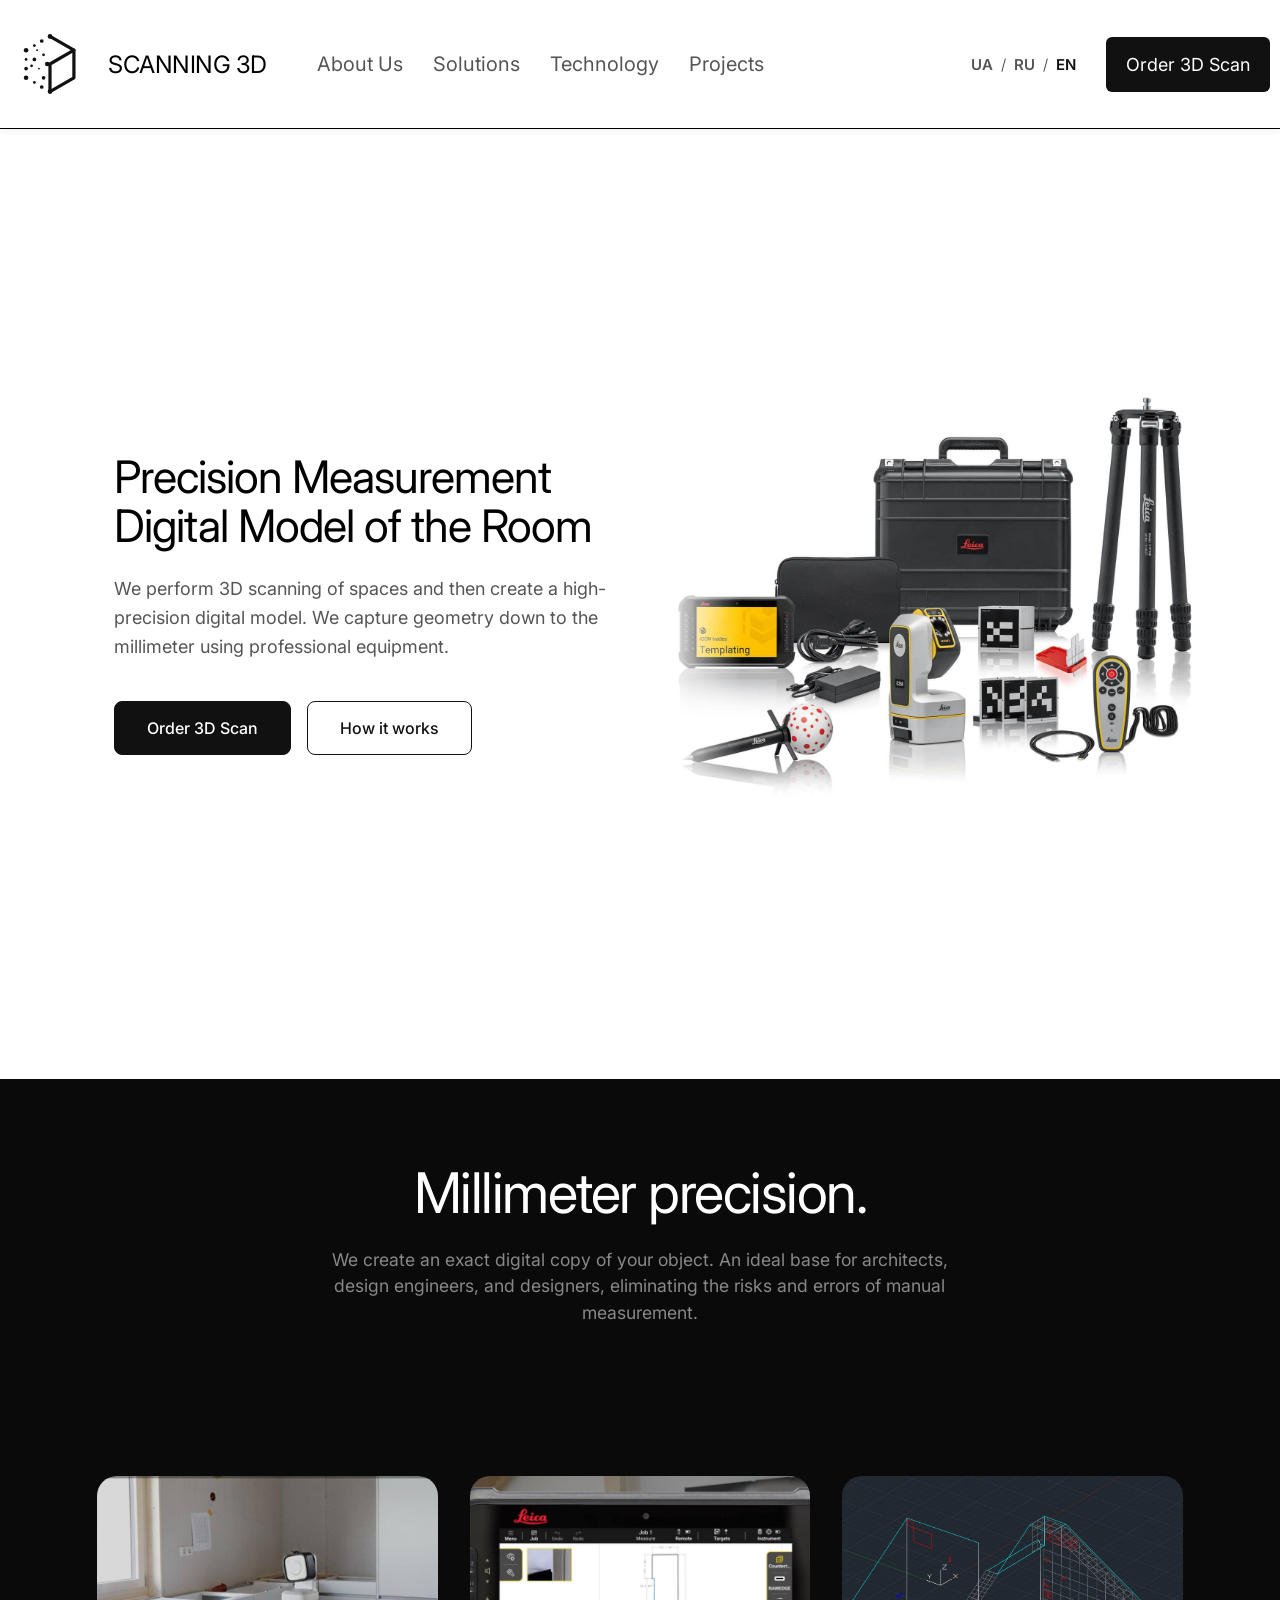
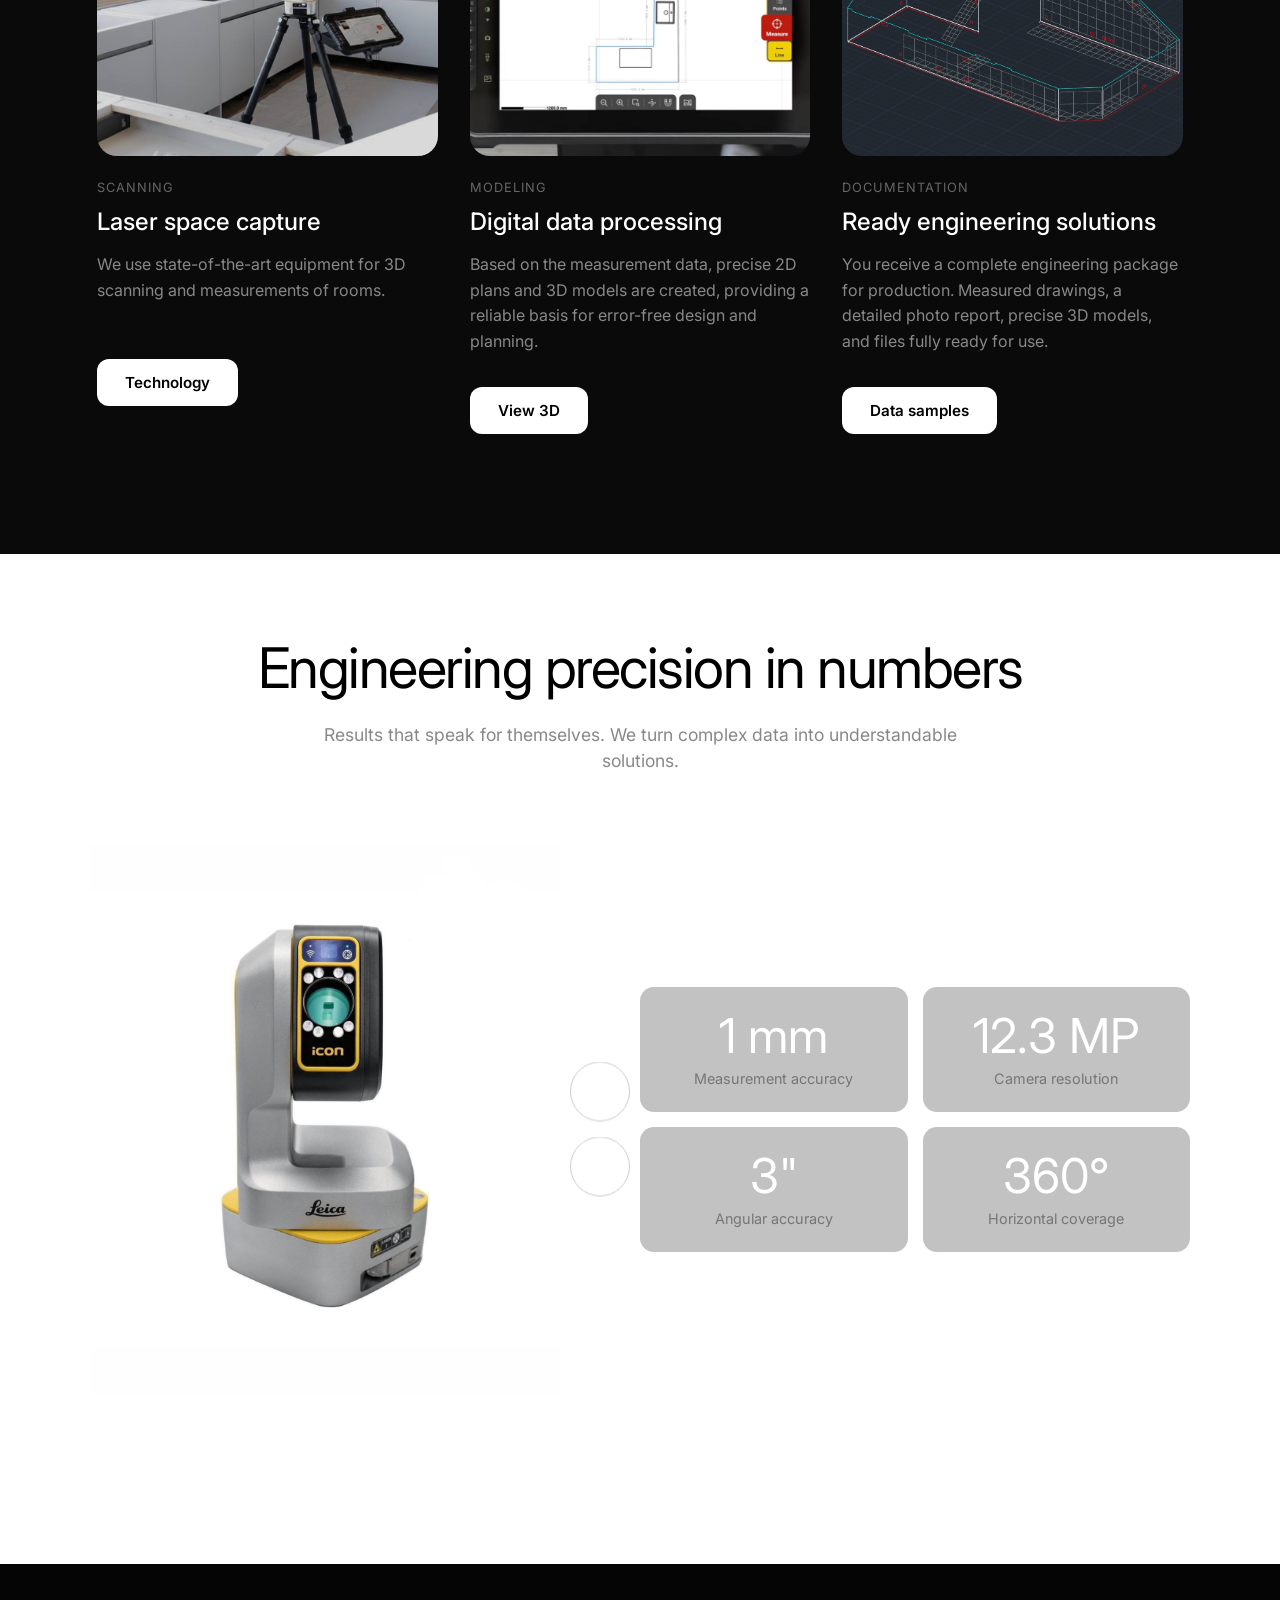
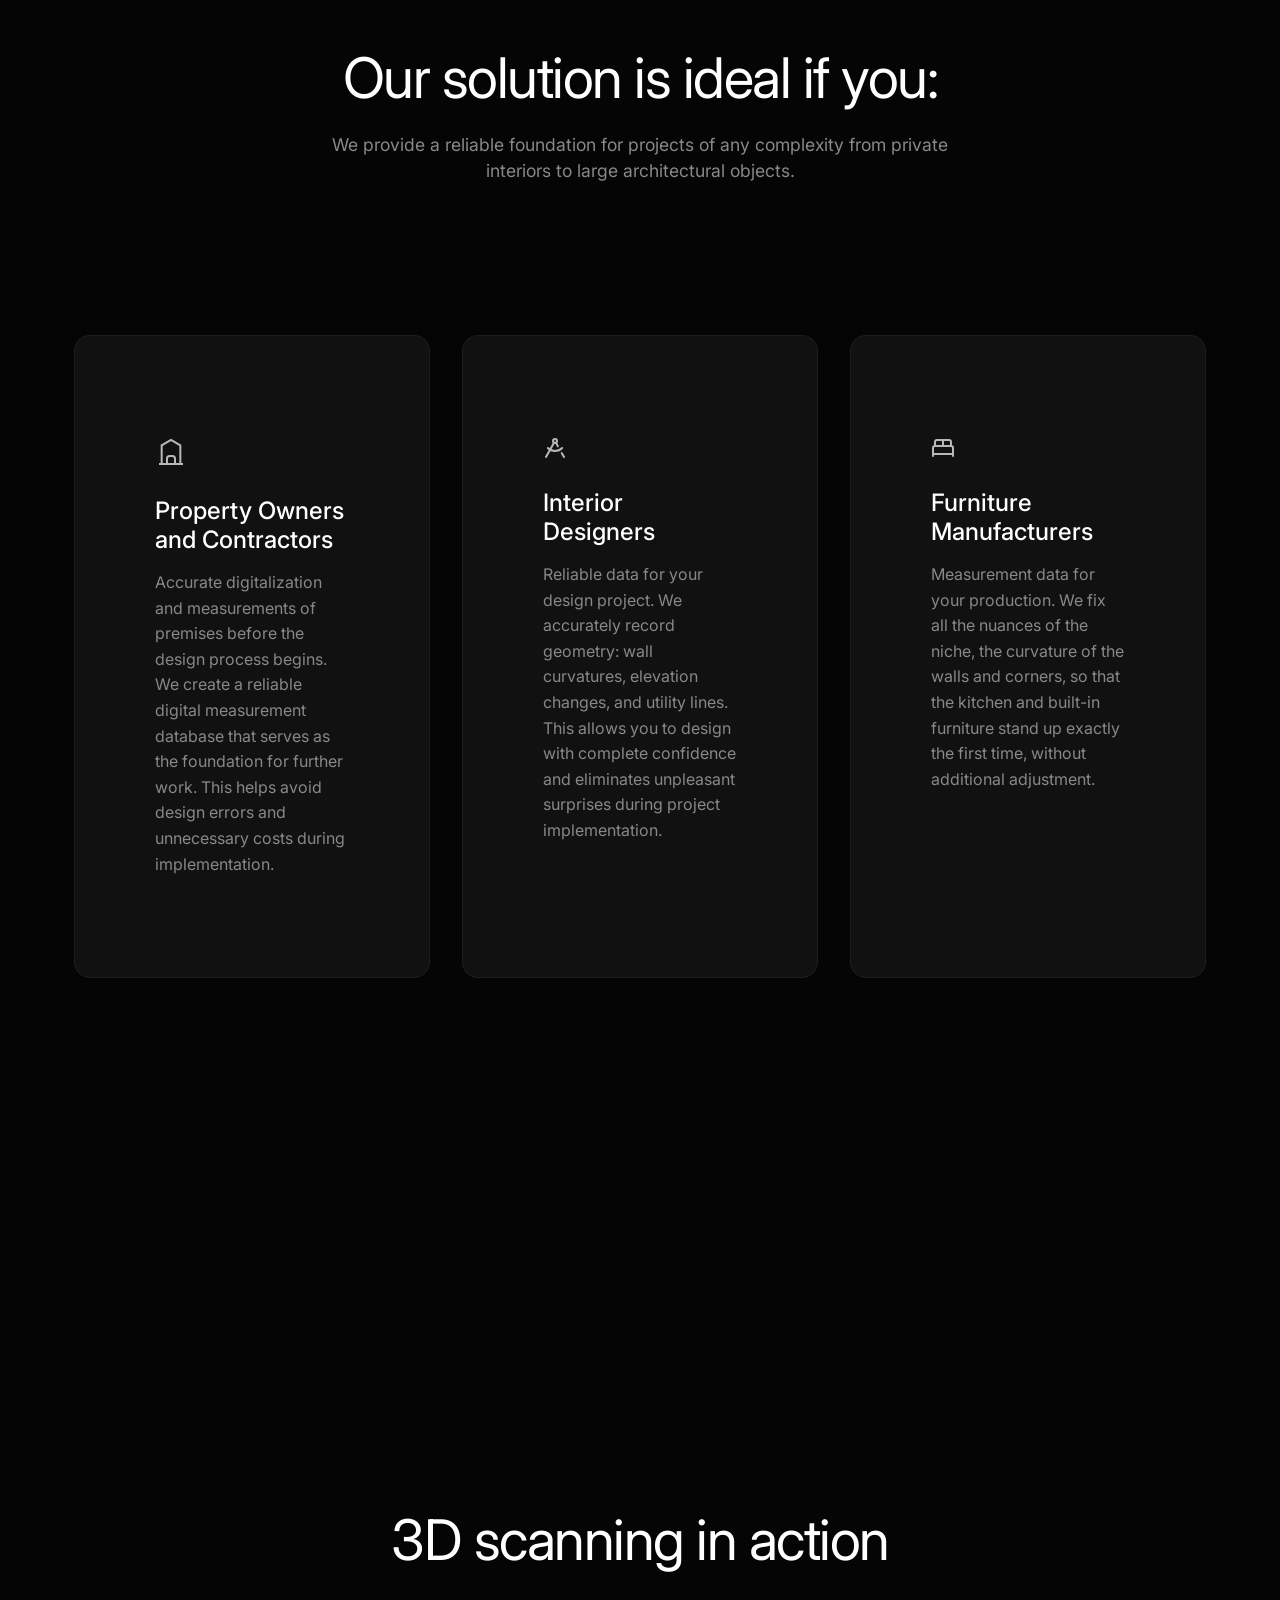
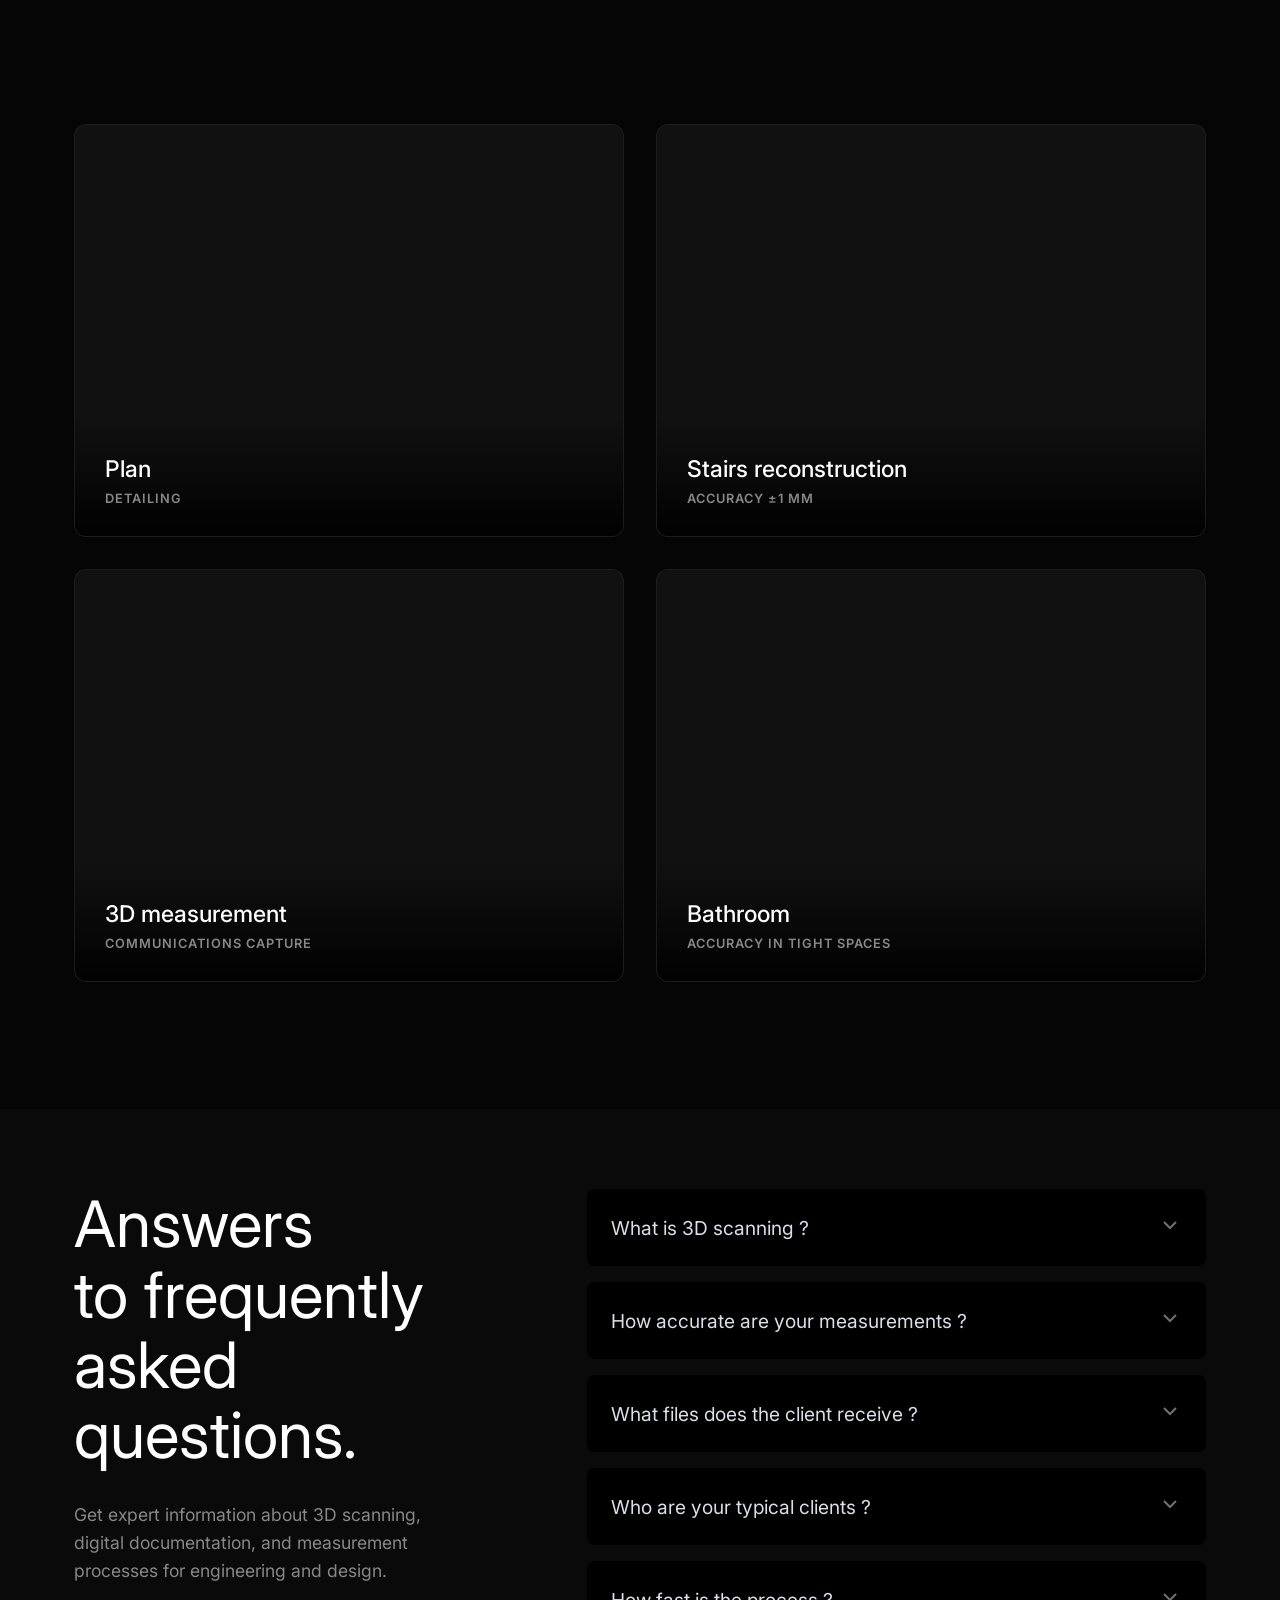
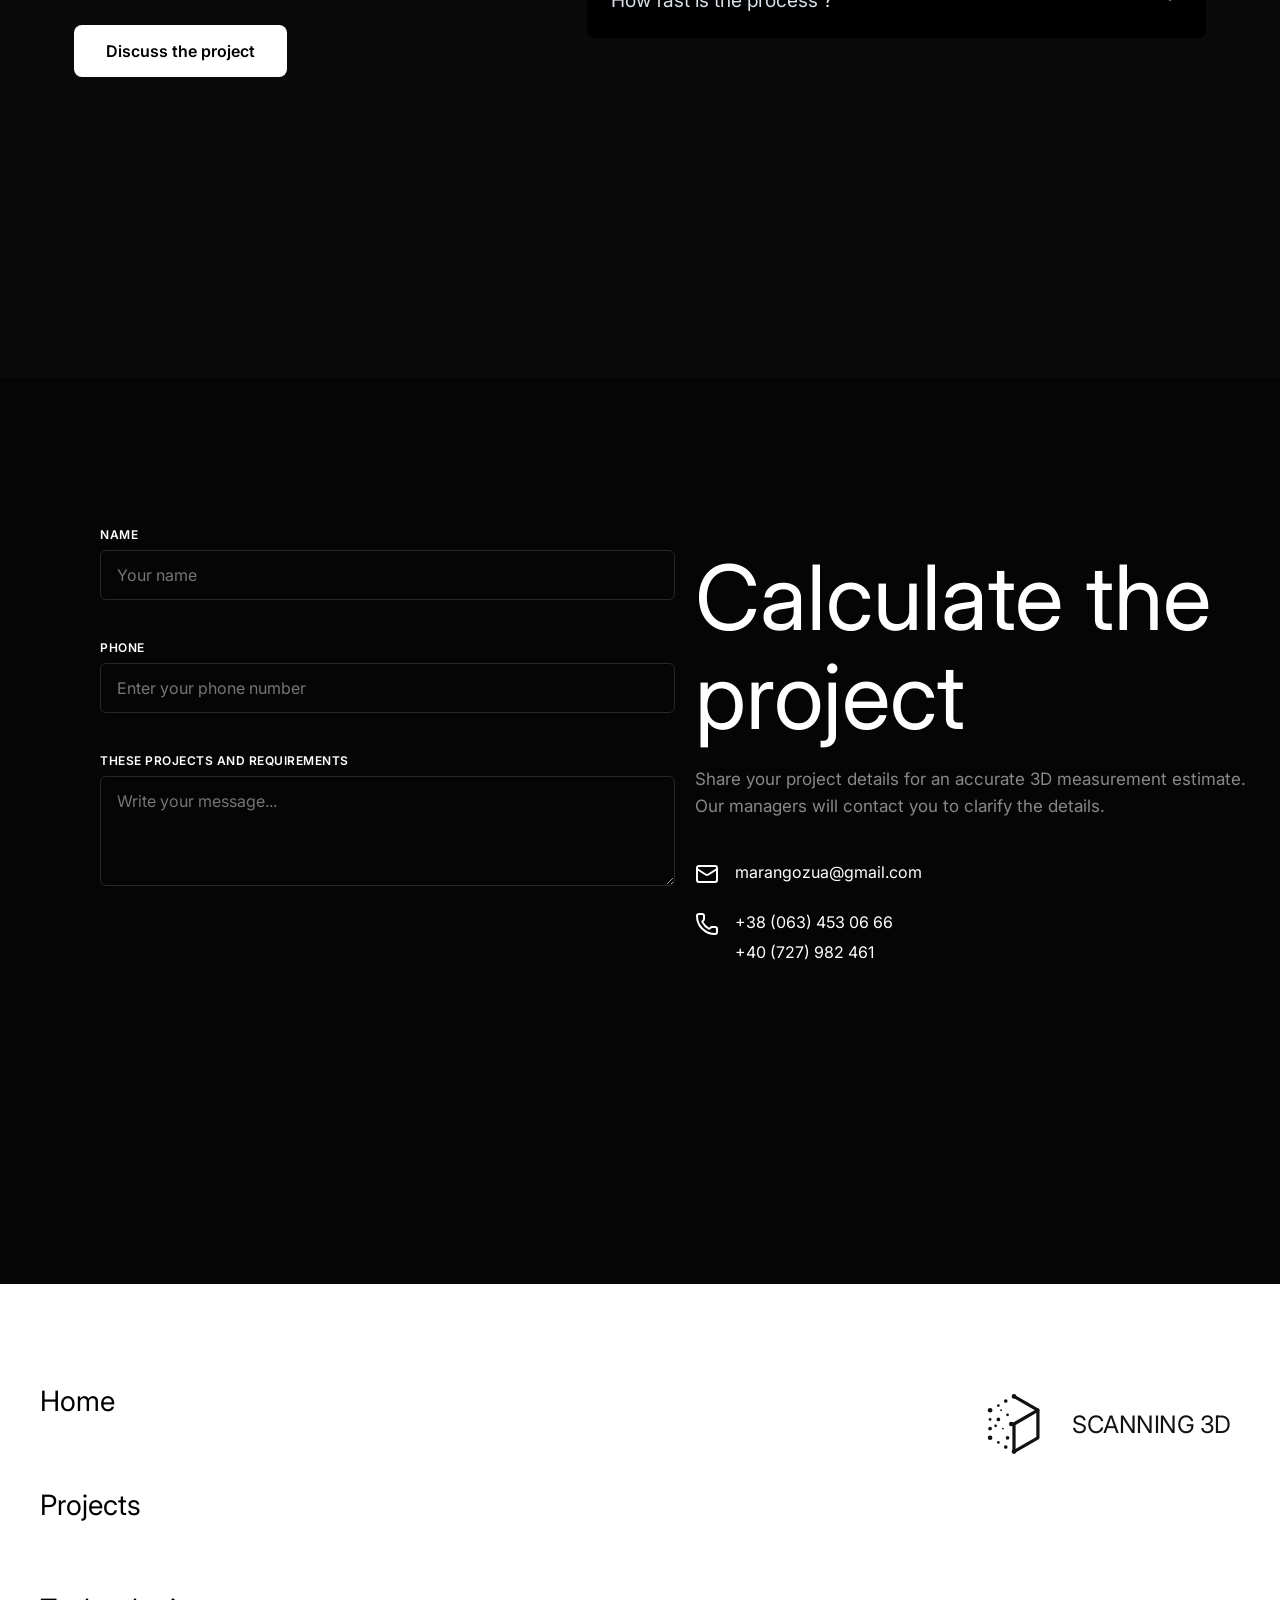
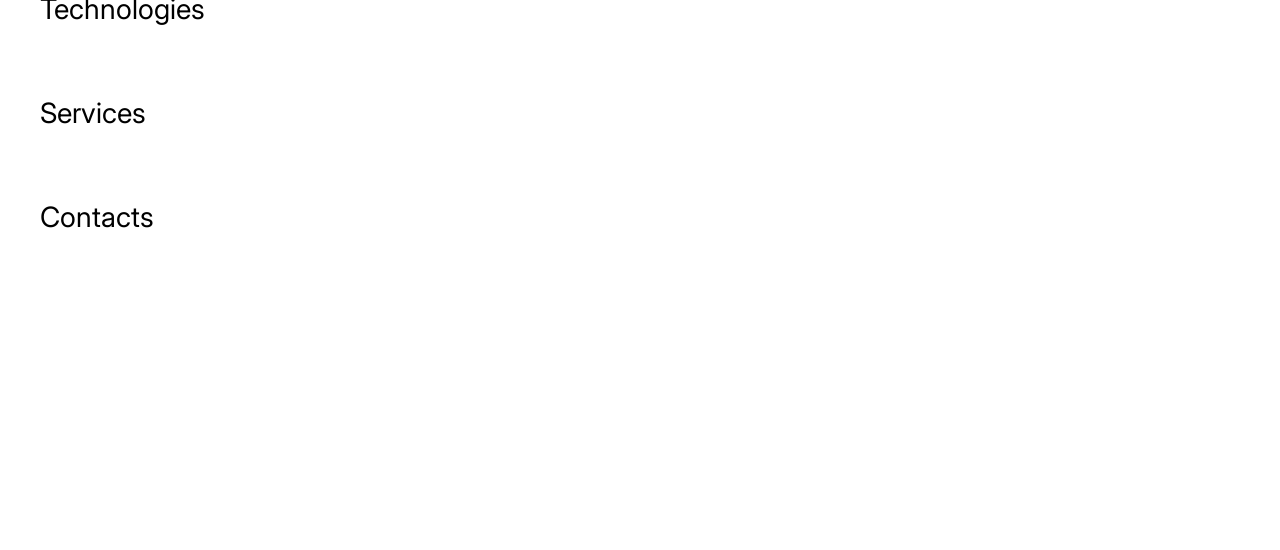
==== commit b7cb98b3: "Text changes to keywords and technology photos" ====
--- a/index-en.html
+++ b/index-en.html
@@ -94,7 +94,7 @@
                 <br>Digital Model of the Room
                 </h1>
                 <p>We perform 3D scanning of spaces and then create a high-precision digital model.
-                We capture geometry down to the millimeter using professional Leica equipment.</p>
+                We capture geometry down to the millimeter using professional equipment.</p>
                 
                 <div class="btn-group">
                     <a href="#contact" class="btn btn-primary">Order 3D Scan</a>
@@ -124,8 +124,8 @@
         <div class="card-body">
             <span class="card-label">Scanning</span>
             <h3 class="card-title">Laser space capture</h3>
-            <p class="card-description">We use state-of-the-art Leica iCON iCS50 and Leica 3D Disto equipment for 3D scanning and measurements of rooms.</p>
-            <a href="https://youtu.be/WUUCK6jfWiI?si=ibUlVPW_SabFLaBU" class="card-btn" target="_blank">Technology</a>
+            <p class="card-description">We use state-of-the-art equipment for 3D scanning and measurements of rooms.</p>
+            <a href="#3d-disto" class="card-btn">Technology</a>
         </div>
     </div>
 
@@ -148,7 +148,7 @@
         <div class="card-body">
             <span class="card-label">Documentation</span>
             <h3 class="card-title">Ready engineering solutions</h3>
-            <p class="card-description">You receive a complete engineering package for production. Measured drawings, a detailed photo report, precise 3D models, and files fully ready for use in AutoCAD.</p>
+            <p class="card-description">You receive a complete engineering package for production. Measured drawings, a detailed photo report, precise 3D models, and files fully ready for use.</p>
             <a href="https://drive.google.com/drive/folders/18u69IVSZesEiMaU2SsLoDLZYsH9NkzDA" class="card-btn" target="_blank">Data samples</a>
         </div>
     </div>
@@ -399,7 +399,7 @@
                 </div>
                 <div class="faq-answer-wrapper">
                     <div class="faq-answer">
-                        <p>The client receives measured drawings and digital models in .DWG, .DXF, and if necessary .PDF formats, as well as a detailed photo report of the site. All files are fully compatible with AutoCAD.</p>
+                        <p>The client receives measured drawings and digital models in .DWG, .DXF, and if necessary .PDF formats, as well as a detailed photo report of the site.</p>
                     </div>
                 </div>
             </div>
@@ -566,4 +566,4 @@
 <script src="script.js"></script>
 
 </body>
-</html>+</html>
